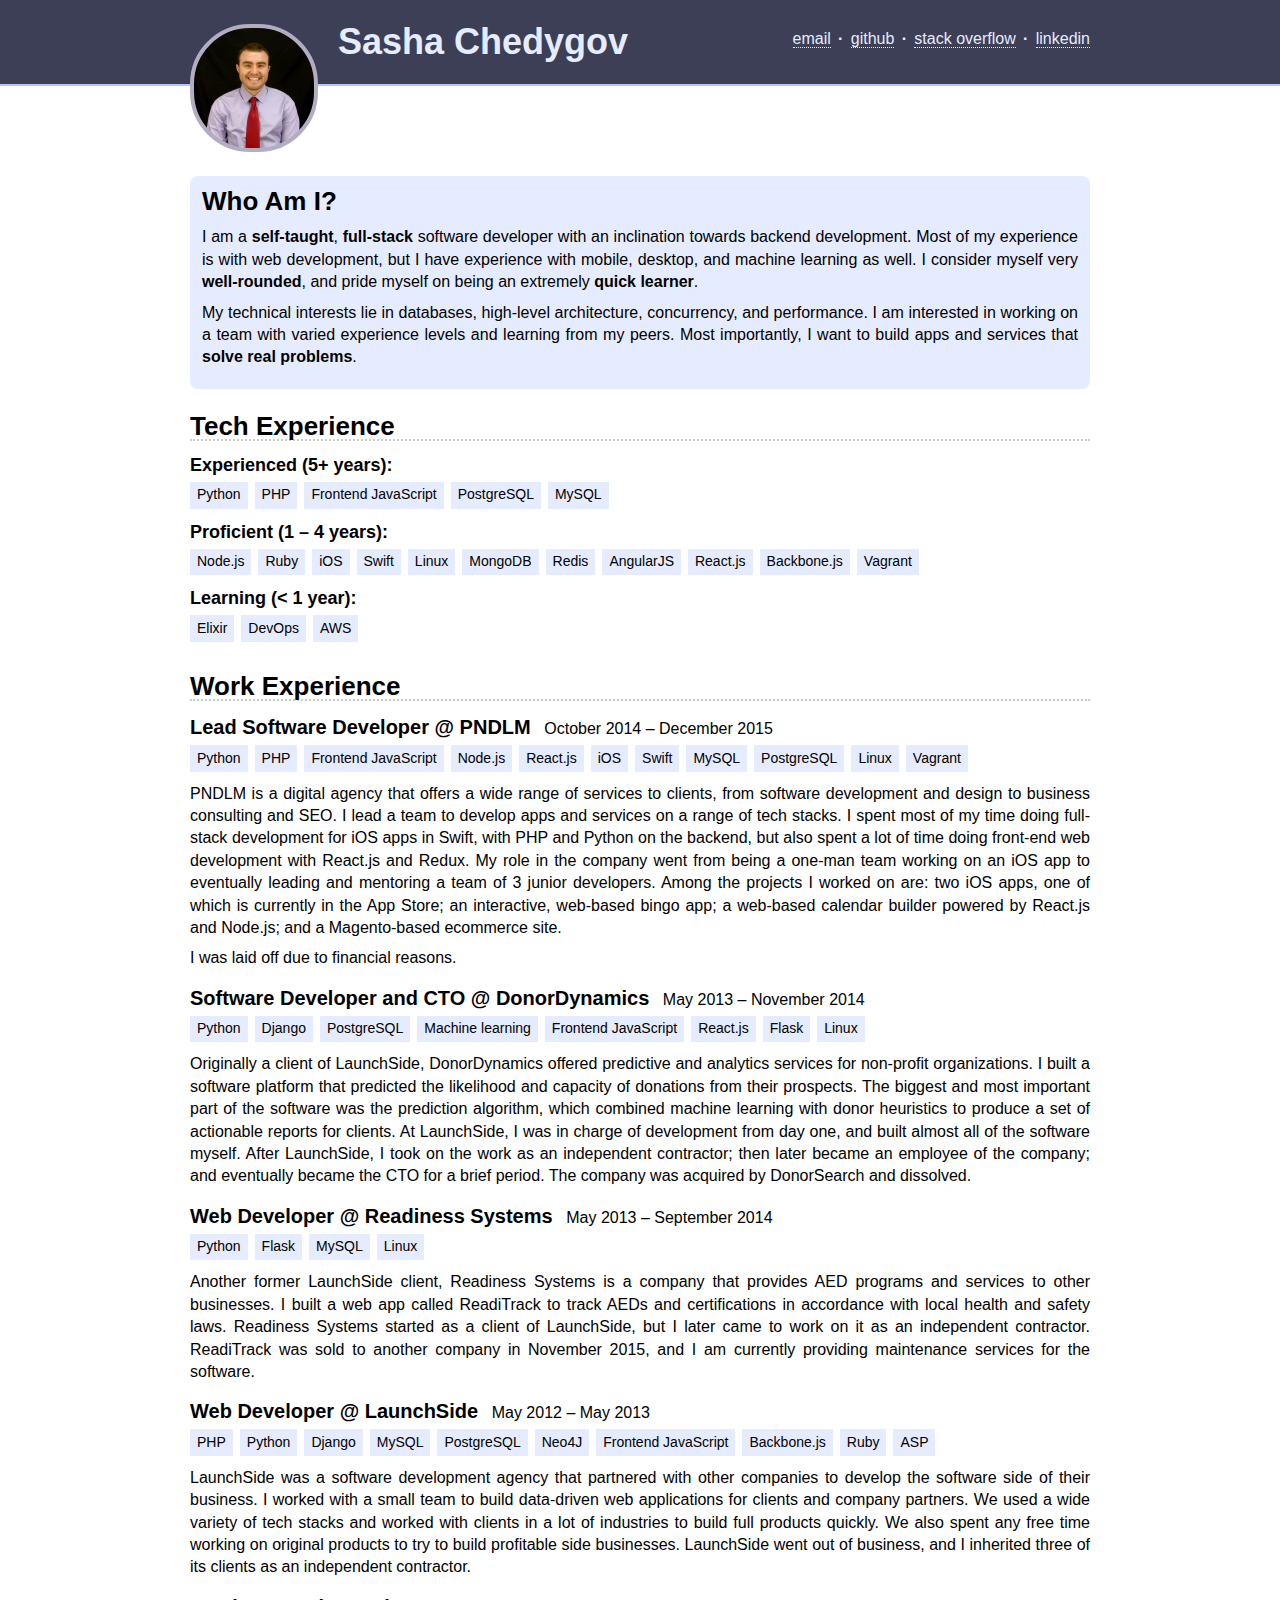
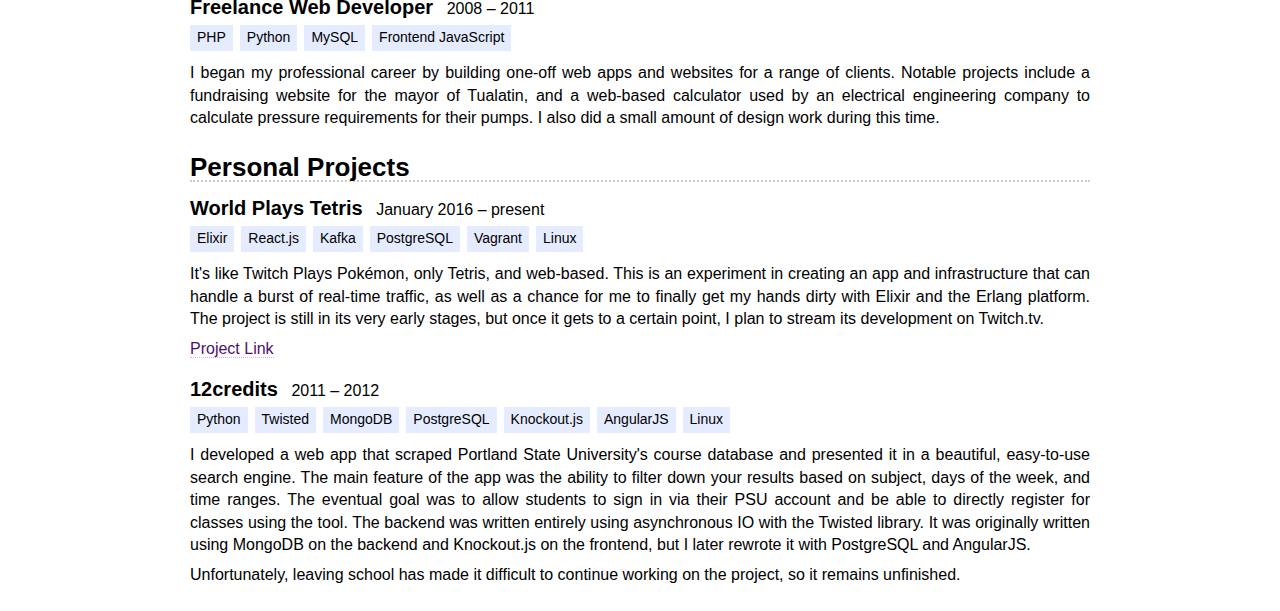
==== out.html @ 4f011974 "Initial working commit" ====
<!DOCTYPE html>
<html lang="en">
<head>
    <meta charset="utf-8" />
    <title>Sasha Chedygov's CV</title>
    <link rel="stylesheet" href="//brick.a.ssl.fastly.net/Raleway:400,600,700,900:f/Open+Sans:400,600" />
    <link rel="stylesheet" href="style.css" />
    <!-- style.css generated from style.less -->
</head>
<body>
    <header>
        <div class="inner">
            <div id="portrait"></div>

            <h1 id="name">Sasha Chedygov</h1>

            <ul id="links">
                <li class="link">
                    <a href="mailto:sasha1rus@gmail.com">Email</a>
                </li>

                <li class="separator"></li>

                <li class="link">
                    <a href="https://github.com/russiancow">GitHub</a>
                </li>

                <li class="separator"></li>

                <li class="link">
                    <a href="http://stackoverflow.com/users/104184/sasha-chedygov">Stack Overflow</a>
                </li>

                <li class="separator"></li>

                <li class="link">
                    <a href="https://www.linkedin.com/in/sasha-chedygov-741a302b">LinkedIn</a>
                </li>
            </ul>
        </div>
    </header>

    <main>
        <section id="blurb">
            <h1>Who Am I?</h1>

            <p>I am a <strong>self-taught</strong>, <strong>full-stack</strong> software developer with an inclination towards backend development. Most of my experience is with web development, but I have experience with mobile, desktop, and machine learning as well. I consider myself very <strong>well-rounded</strong>, and pride myself on being an extremely <strong>quick learner</strong>.</p>

            <p>My technical interests lie in databases, high-level architecture, concurrency, and performance. I am interested in working on a team with varied experience levels and learning from my peers. Most importantly, I want to build apps and services that <strong>solve real problems</strong>.</p>
        </section>

        <section id="tech-experience">
            <h1>Tech Experience</h1>

            
                <h3>Experienced (5+ years):</h3>
                
    <ul class="tech-used">
        
            <li class="tech" data-tech="Python">Python</li>
        
            <li class="tech" data-tech="PHP">PHP</li>
        
            <li class="tech" data-tech="Frontend JavaScript">Frontend JavaScript</li>
        
            <li class="tech" data-tech="PostgreSQL">PostgreSQL</li>
        
            <li class="tech" data-tech="MySQL">MySQL</li>
        
    </ul>

            
                <h3>Proficient (1 &ndash; 4 years):</h3>
                
    <ul class="tech-used">
        
            <li class="tech" data-tech="Node.js">Node.js</li>
        
            <li class="tech" data-tech="Ruby">Ruby</li>
        
            <li class="tech" data-tech="iOS">iOS</li>
        
            <li class="tech" data-tech="Swift">Swift</li>
        
            <li class="tech" data-tech="Linux">Linux</li>
        
            <li class="tech" data-tech="MongoDB">MongoDB</li>
        
            <li class="tech" data-tech="Redis">Redis</li>
        
            <li class="tech" data-tech="AngularJS">AngularJS</li>
        
            <li class="tech" data-tech="React.js">React.js</li>
        
            <li class="tech" data-tech="Backbone.js">Backbone.js</li>
        
            <li class="tech" data-tech="Vagrant">Vagrant</li>
        
    </ul>

            
                <h3>Learning (< 1 year):</h3>
                
    <ul class="tech-used">
        
            <li class="tech" data-tech="Elixir">Elixir</li>
        
            <li class="tech" data-tech="DevOps">DevOps</li>
        
            <li class="tech" data-tech="AWS">AWS</li>
        
    </ul>

            
        </section>

        <section id="work-experience">
            <h1>Work Experience</h1>

            
                
    <div class="entry">
        <h2>
            <span class="role">Lead Software Developer</span>
            
                @ <span class="employer">PNDLM</span>
            
            <span class="date">
                October 2014 &ndash; December 2015
            </span>
        </h2>

        
    <ul class="tech-used">
        
            <li class="tech" data-tech="Python">Python</li>
        
            <li class="tech" data-tech="PHP">PHP</li>
        
            <li class="tech" data-tech="Frontend JavaScript">Frontend JavaScript</li>
        
            <li class="tech" data-tech="Node.js">Node.js</li>
        
            <li class="tech" data-tech="React.js">React.js</li>
        
            <li class="tech" data-tech="iOS">iOS</li>
        
            <li class="tech" data-tech="Swift">Swift</li>
        
            <li class="tech" data-tech="MySQL">MySQL</li>
        
            <li class="tech" data-tech="PostgreSQL">PostgreSQL</li>
        
            <li class="tech" data-tech="Linux">Linux</li>
        
            <li class="tech" data-tech="Vagrant">Vagrant</li>
        
    </ul>


        <div class="job-description"><p>PNDLM is a digital agency that offers a wide range of services to clients, from software development and design to business consulting and SEO. I lead a team to develop apps and services on a range of tech stacks. I spent most of my time doing full-stack development for iOS apps in Swift, with PHP and Python on the backend, but also spent a lot of time doing front-end web development with React.js and Redux. My role in the company went from being a one-man team working on an iOS app to eventually leading and mentoring a team of 3 junior developers. Among the projects I worked on are: two iOS apps, one of which is currently in the App Store; an interactive, web-based bingo app; a web-based calendar builder powered by React.js and Node.js; and a Magento-based ecommerce site.</p><p>I was laid off due to financial reasons.</p></div>
    </div>

            
                
    <div class="entry">
        <h2>
            <span class="role">Software Developer and CTO</span>
            
                @ <span class="employer">DonorDynamics</span>
            
            <span class="date">
                May 2013 &ndash; November 2014
            </span>
        </h2>

        
    <ul class="tech-used">
        
            <li class="tech" data-tech="Python">Python</li>
        
            <li class="tech" data-tech="Django">Django</li>
        
            <li class="tech" data-tech="PostgreSQL">PostgreSQL</li>
        
            <li class="tech" data-tech="Machine learning">Machine learning</li>
        
            <li class="tech" data-tech="Frontend JavaScript">Frontend JavaScript</li>
        
            <li class="tech" data-tech="React.js">React.js</li>
        
            <li class="tech" data-tech="Flask">Flask</li>
        
            <li class="tech" data-tech="Linux">Linux</li>
        
    </ul>


        <div class="job-description"><p>Originally a client of LaunchSide, DonorDynamics offered predictive and analytics services for non-profit organizations. I built a software platform that predicted the likelihood and capacity of donations from their prospects. The biggest and most important part of the software was the prediction algorithm, which combined machine learning with donor heuristics to produce a set of actionable reports for clients. At LaunchSide, I was in charge of development from day one, and built almost all of the software myself. After LaunchSide, I took on the work as an independent contractor; then later became an employee of the company; and eventually became the CTO for a brief period. The company was acquired by DonorSearch and dissolved.</p></div>
    </div>

            
                
    <div class="entry">
        <h2>
            <span class="role">Web Developer</span>
            
                @ <span class="employer">Readiness Systems</span>
            
            <span class="date">
                May 2013 &ndash; September 2014
            </span>
        </h2>

        
    <ul class="tech-used">
        
            <li class="tech" data-tech="Python">Python</li>
        
            <li class="tech" data-tech="Flask">Flask</li>
        
            <li class="tech" data-tech="MySQL">MySQL</li>
        
            <li class="tech" data-tech="Linux">Linux</li>
        
    </ul>


        <div class="job-description"><p>Another former LaunchSide client, Readiness Systems is a company that provides AED programs and services to other businesses. I built a web app called ReadiTrack to track AEDs and certifications in accordance with local health and safety laws. Readiness Systems started as a client of LaunchSide, but I later came to work on it as an independent contractor. ReadiTrack was sold to another company in November 2015, and I am currently providing maintenance services for the software.</p></div>
    </div>

            
                
    <div class="entry">
        <h2>
            <span class="role">Web Developer</span>
            
                @ <span class="employer">LaunchSide</span>
            
            <span class="date">
                May 2012 &ndash; May 2013
            </span>
        </h2>

        
    <ul class="tech-used">
        
            <li class="tech" data-tech="PHP">PHP</li>
        
            <li class="tech" data-tech="Python">Python</li>
        
            <li class="tech" data-tech="Django">Django</li>
        
            <li class="tech" data-tech="MySQL">MySQL</li>
        
            <li class="tech" data-tech="PostgreSQL">PostgreSQL</li>
        
            <li class="tech" data-tech="Neo4J">Neo4J</li>
        
            <li class="tech" data-tech="Frontend JavaScript">Frontend JavaScript</li>
        
            <li class="tech" data-tech="Backbone.js">Backbone.js</li>
        
            <li class="tech" data-tech="Ruby">Ruby</li>
        
            <li class="tech" data-tech="ASP">ASP</li>
        
    </ul>


        <div class="job-description"><p>LaunchSide was a software development agency that partnered with other companies to develop the software side of their business. I worked with a small team to build data-driven web applications for clients and company partners. We used a wide variety of tech stacks and worked with clients in a lot of industries to build full products quickly. We also spent any free time working on original products to try to build profitable side businesses. LaunchSide went out of business, and I inherited three of its clients as an independent contractor.</p></div>
    </div>

            
                
    <div class="entry">
        <h2>
            <span class="role">Freelance Web Developer</span>
            
            <span class="date">
                2008 &ndash; 2011
            </span>
        </h2>

        
    <ul class="tech-used">
        
            <li class="tech" data-tech="PHP">PHP</li>
        
            <li class="tech" data-tech="Python">Python</li>
        
            <li class="tech" data-tech="MySQL">MySQL</li>
        
            <li class="tech" data-tech="Frontend JavaScript">Frontend JavaScript</li>
        
    </ul>


        <div class="job-description"><p>I began my professional career by building one-off web apps and websites for a range of clients. Notable projects include a fundraising website for the mayor of Tualatin, and a web-based calculator used by an electrical engineering company to calculate pressure requirements for their pumps. I also did a small amount of design work during this time.</p></div>
    </div>

            
        </section>

        <section id="personal-projects">
            <h1>Personal Projects</h1>

            
                
    <div class="entry">
        <h2>
            <span class="name">World Plays Tetris</span>
            <span class="date">
                January 2016 &ndash; present
            </span>
        </h2>

        
    <ul class="tech-used">
        
            <li class="tech" data-tech="Elixir">Elixir</li>
        
            <li class="tech" data-tech="React.js">React.js</li>
        
            <li class="tech" data-tech="Kafka">Kafka</li>
        
            <li class="tech" data-tech="PostgreSQL">PostgreSQL</li>
        
            <li class="tech" data-tech="Vagrant">Vagrant</li>
        
            <li class="tech" data-tech="Linux">Linux</li>
        
    </ul>


        <div class="job-description"><p>It's like Twitch Plays Pokémon, only Tetris, and web-based. This is an experiment in creating an app and infrastructure that can handle a burst of real-time traffic, as well as a chance for me to finally get my hands dirty with Elixir and the Erlang platform. The project is still in its very early stages, but once it gets to a certain point, I plan to stream its development on Twitch.tv.</p></div>

        
            <a href="https://github.com/russiancow/world-plays-tetris">Project Link</a>
        
    </div>

            
                
    <div class="entry">
        <h2>
            <span class="name">12credits</span>
            <span class="date">
                2011 &ndash; 2012
            </span>
        </h2>

        
    <ul class="tech-used">
        
            <li class="tech" data-tech="Python">Python</li>
        
            <li class="tech" data-tech="Twisted">Twisted</li>
        
            <li class="tech" data-tech="MongoDB">MongoDB</li>
        
            <li class="tech" data-tech="PostgreSQL">PostgreSQL</li>
        
            <li class="tech" data-tech="Knockout.js">Knockout.js</li>
        
            <li class="tech" data-tech="AngularJS">AngularJS</li>
        
            <li class="tech" data-tech="Linux">Linux</li>
        
    </ul>


        <div class="job-description"><p>I developed a web app that scraped Portland State University's course database and presented it in a beautiful, easy-to-use search engine. The main feature of the app was the ability to filter down your results based on subject, days of the week, and time ranges. The eventual goal was to allow students to sign in via their PSU account and be able to directly register for classes using the tool. The backend was written entirely using asynchronous IO with the Twisted library. It was originally written using MongoDB on the backend and Knockout.js on the frontend, but I later rewrote it with PostgreSQL and AngularJS.</p><p>Unfortunately, leaving school has made it difficult to continue working on the project, so it remains unfinished.</p></div>

        
    </div>

            
        </section>
    </main>

    <script src="main.js"></script>
</body>
</html>
---- style.css ----
.clear::before,
.clear::after {
  content: "";
  display: table;
}
.clear::after {
  clear: both;
}
html,
body,
div,
span,
applet,
object,
iframe,
h1,
h2,
h3,
h4,
h5,
h6,
p,
blockquote,
pre,
a,
abbr,
acronym,
address,
big,
cite,
code,
del,
dfn,
em,
img,
ins,
kbd,
q,
s,
samp,
small,
strike,
strong,
sub,
sup,
tt,
var,
b,
u,
i,
center,
dl,
dt,
dd,
ol,
ul,
li,
fieldset,
form,
label,
legend,
table,
caption,
tbody,
tfoot,
thead,
tr,
th,
td,
article,
aside,
canvas,
details,
embed,
figure,
figcaption,
footer,
header,
hgroup,
menu,
nav,
output,
ruby,
section,
summary,
time,
mark,
audio,
video {
  margin: 0;
  padding: 0;
  border: 0;
}
body {
  font-family: 'Open Sans', 'Arial', sans-serif;
  line-height: 1.4;
}
h1,
h2 {
  font-family: 'Raleway', 'Arial', sans-serif;
}
p {
  margin-bottom: 0.5em;
  text-align: justify;
}
.tech-used {
  list-style-type: none;
  font-size: 14px;
}
.tech-used::before,
.tech-used::after {
  content: "";
  display: table;
}
.tech-used::after {
  clear: both;
}
.tech-used .tech {
  float: left;
  padding: 0.25em 0.5em;
  margin: 0 0.5em 0.5em 0;
  cursor: default;
  background: #e6ecff;
  transition: 0.3s background;
}
.tech-used .tech:hover,
.tech-used .tech.active {
  background: #bdcdff;
}
header {
  padding: 24px 0;
  background: #3c3f55;
  color: #e6ecff;
  font-family: 'Raleway', 'Arial', sans-serif;
  border-bottom: 2px solid #b3c5ff;
}
header .inner {
  max-width: 900px;
  margin: auto;
}
header #portrait {
  width: 120px;
  height: 120px;
  border-radius: 60px;
  border: 4px solid #b3adc2;
  background: url('portrait.jpg') no-repeat center center;
  background-size: contain;
  float: left;
  position: relative;
}
header #name {
  display: inline-block;
  margin-left: 20px;
  font-size: 36px;
  line-height: 1;
}
header #links {
  float: right;
  list-style-type: none;
  margin-top: 4px;
}
header #links li {
  float: left;
}
header #links li.link a {
  text-decoration: none;
  color: inherit;
  text-transform: lowercase;
  border-bottom: 1px dotted #e6ecff;
  transition: 0.4s border-style;
}
header #links li.link a:hover {
  border-style: solid;
}
header #links li.separator {
  width: 20px;
  text-align: center;
}
header #links li.separator::after {
  content: "·";
  font-weight: bold;
}
main {
  max-width: 900px;
  margin: 90px auto 0;
  box-sizing: border-box;
}
main h1 {
  font-size: 26px;
  margin-bottom: 12px;
  line-height: 1;
}
main a {
  text-decoration: none;
  color: #50106a;
  border-bottom: 1px dotted #e0b0ef;
}
main #blurb {
  background: #e6ecff;
  padding: 12px;
  border-radius: 8px;
}
main #blurb h1 {
  border-bottom: none;
}
main section {
  margin-bottom: 24px;
}
main section h1 {
  border-bottom: 2px dotted #ccc;
}
main section h2 {
  font-size: 20px;
}
main section h3 {
  font-size: 18px;
}
main .tech-used {
  margin: 4px 0;
}
main .entries h3 {
  margin: 0.25em 0 0.25em;
}
main .entries .entry {
  margin-bottom: 14px;
}
main .entries .entry .date {
  font-weight: normal;
  margin-left: 0.5em;
  font-size: 0.8em;
}
main #work-experience h3 {
  margin: 0.25em 0 0.25em;
}
main #work-experience .entry {
  margin-bottom: 14px;
}
main #work-experience .entry .date {
  font-weight: normal;
  margin-left: 0.5em;
  font-size: 0.8em;
}
main #personal-projects h3 {
  margin: 0.25em 0 0.25em;
}
main #personal-projects .entry {
  margin-bottom: 14px;
}
main #personal-projects .entry .date {
  font-weight: normal;
  margin-left: 0.5em;
  font-size: 0.8em;
}
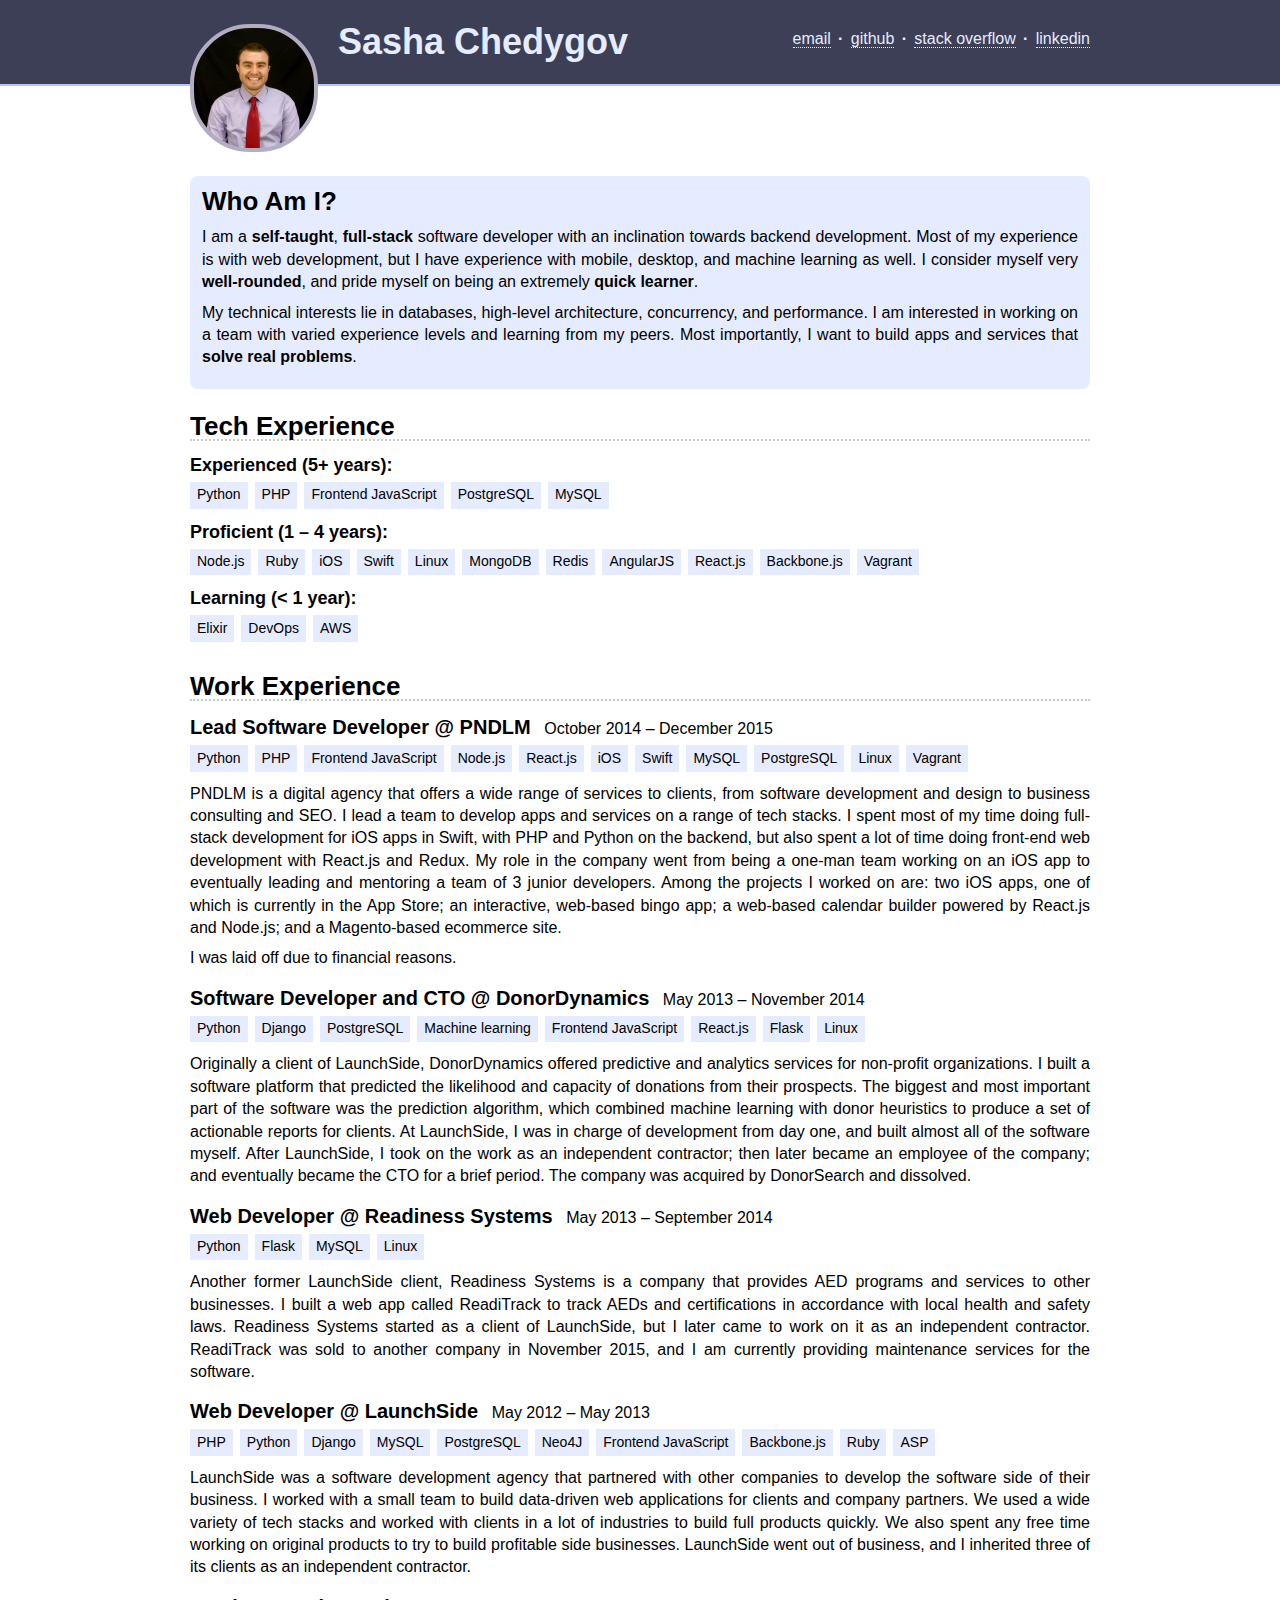
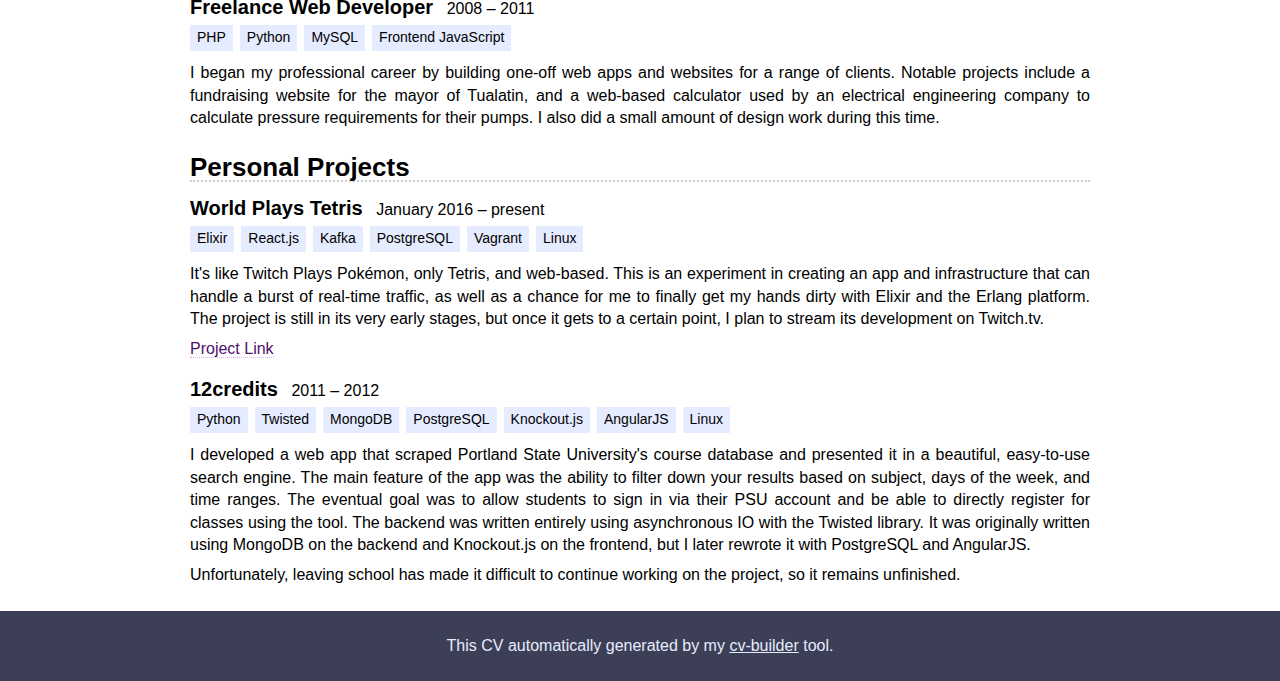
==== commit f0952088: "Add footer citing cv-builder as the build tool" ====
--- a/out.html
+++ b/out.html
@@ -7,7 +7,7 @@
 <head>
     <meta charset="utf-8" />
     <title>Sasha Chedygov's CV</title>
-    <link rel="stylesheet" href="//brick.a.ssl.fastly.net/Raleway:400,600,700,900:f/Open+Sans:400,600" />
+    <link rel="stylesheet" href="https://brick.a.ssl.fastly.net/Raleway:400,600,700,900:f/Open+Sans:400,600" />
     <link rel="stylesheet" href="style.css" />
     <!-- style.css generated from style.less -->
 </head>
@@ -383,6 +383,10 @@
         </section>
     </main>
 
+    <footer>
+        This CV automatically generated by my <a href="https://github.com/russiancow/cv-builder">cv-builder</a> tool.
+    </footer>
+
     <script src="main.js"></script>
 </body>
 </html>--- a/style.css
+++ b/style.css
@@ -251,3 +251,13 @@
   margin-left: 0.5em;
   font-size: 0.8em;
 }
+footer {
+  margin: auto;
+  padding: 1.5em 0;
+  background-color: #3c3f55;
+  color: #e6ecff;
+  text-align: center;
+}
+footer a {
+  color: inherit;
+}
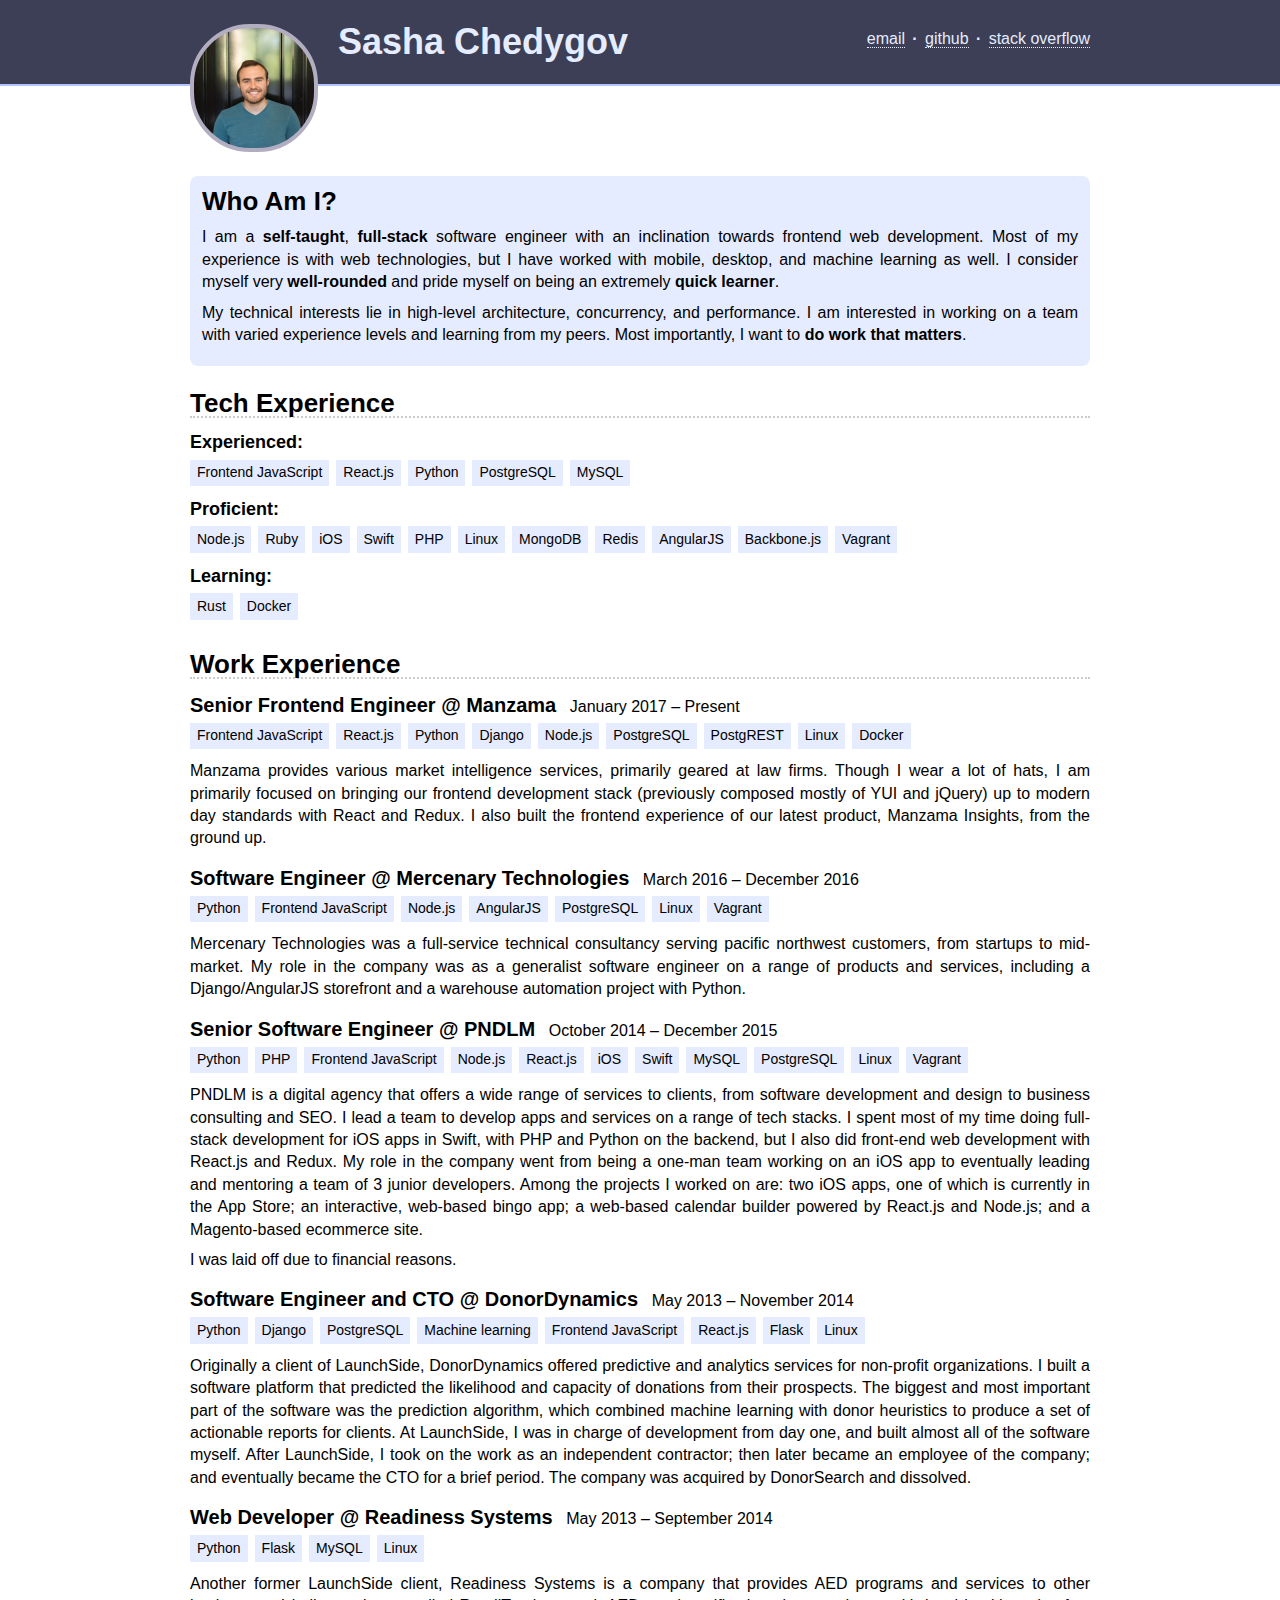
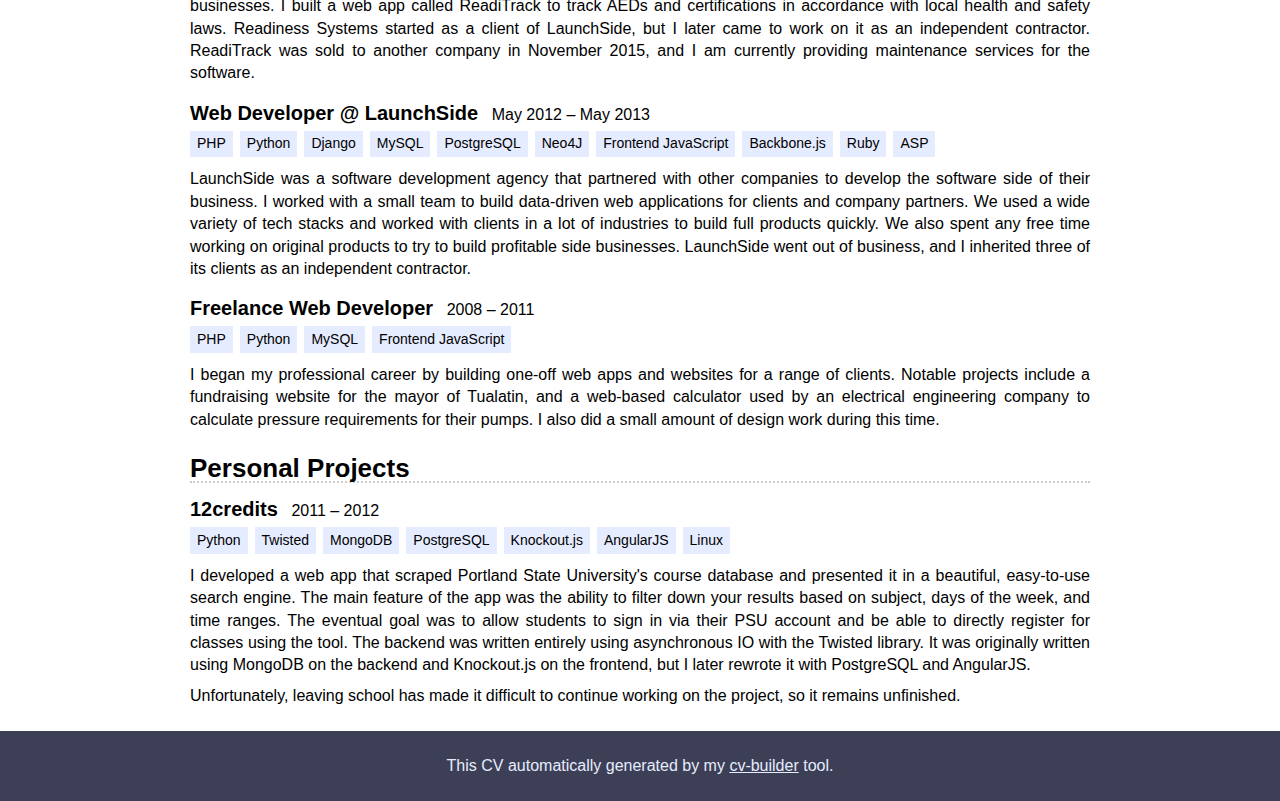
==== commit a722eb41: "Update 2019-01-15" ====
--- a/out.html
+++ b/out.html
@@ -20,7 +20,7 @@
 
             <ul id="links">
                 <li class="link">
-                    <a href="mailto:sasha1rus@gmail.com">Email</a>
+                    <a href="mailto:sasha@chedygov.com">Email</a>
                 </li>
 
                 <li class="separator"></li>
@@ -32,13 +32,9 @@
                 <li class="separator"></li>
 
                 <li class="link">
-                    <a href="http://stackoverflow.com/users/104184/sasha-chedygov">Stack Overflow</a>
-                </li>
-
-                <li class="separator"></li>
-
-                <li class="link">
-                    <a href="https://www.linkedin.com/in/sasha-chedygov-741a302b">LinkedIn</a>
+                    <a href="http://stackoverflow.com/users/104184/sasha-chedygov">
+                      Stack Overflow
+                    </a>
                 </li>
             </ul>
         </div>
@@ -48,44 +44,46 @@
         <section id="blurb">
             <h1>Who Am I?</h1>
 
-            <p>I am a <strong>self-taught</strong>, <strong>full-stack</strong> software developer with an inclination towards backend development. Most of my experience is with web development, but I have experience with mobile, desktop, and machine learning as well. I consider myself very <strong>well-rounded</strong>, and pride myself on being an extremely <strong>quick learner</strong>.</p>
-
-            <p>My technical interests lie in databases, high-level architecture, concurrency, and performance. I am interested in working on a team with varied experience levels and learning from my peers. Most importantly, I want to build apps and services that <strong>solve real problems</strong>.</p>
+            <p>I am a <strong>self-taught</strong>, <strong>full-stack</strong> software engineer with an inclination towards frontend web development. Most of my experience is with web technologies, but I have worked with mobile, desktop, and machine learning as well. I consider myself very <strong>well-rounded</strong> and pride myself on being an extremely <strong>quick learner</strong>.</p>
+
+            <p>My technical interests lie in high-level architecture, concurrency, and performance. I am interested in working on a team with varied experience levels and learning from my peers. Most importantly, I want to <strong>do work that matters</strong>.</p>
         </section>
 
         <section id="tech-experience">
             <h1>Tech Experience</h1>
 
             
-                <h3>Experienced (5+ years):</h3>
-                
-    <ul class="tech-used">
-        
-            <li class="tech" data-tech="Python">Python</li>
+                <h3>Experienced:</h3>
+                
+    <ul class="tech-used">
+        
+            <li class="tech" data-tech="Frontend JavaScript">Frontend JavaScript</li>
+        
+            <li class="tech" data-tech="React.js">React.js</li>
+        
+            <li class="tech" data-tech="Python">Python</li>
+        
+            <li class="tech" data-tech="PostgreSQL">PostgreSQL</li>
+        
+            <li class="tech" data-tech="MySQL">MySQL</li>
+        
+    </ul>
+
+            
+                <h3>Proficient:</h3>
+                
+    <ul class="tech-used">
+        
+            <li class="tech" data-tech="Node.js">Node.js</li>
+        
+            <li class="tech" data-tech="Ruby">Ruby</li>
+        
+            <li class="tech" data-tech="iOS">iOS</li>
+        
+            <li class="tech" data-tech="Swift">Swift</li>
         
             <li class="tech" data-tech="PHP">PHP</li>
         
-            <li class="tech" data-tech="Frontend JavaScript">Frontend JavaScript</li>
-        
-            <li class="tech" data-tech="PostgreSQL">PostgreSQL</li>
-        
-            <li class="tech" data-tech="MySQL">MySQL</li>
-        
-    </ul>
-
-            
-                <h3>Proficient (1 &ndash; 4 years):</h3>
-                
-    <ul class="tech-used">
-        
-            <li class="tech" data-tech="Node.js">Node.js</li>
-        
-            <li class="tech" data-tech="Ruby">Ruby</li>
-        
-            <li class="tech" data-tech="iOS">iOS</li>
-        
-            <li class="tech" data-tech="Swift">Swift</li>
-        
             <li class="tech" data-tech="Linux">Linux</li>
         
             <li class="tech" data-tech="MongoDB">MongoDB</li>
@@ -94,8 +92,6 @@
         
             <li class="tech" data-tech="AngularJS">AngularJS</li>
         
-            <li class="tech" data-tech="React.js">React.js</li>
-        
             <li class="tech" data-tech="Backbone.js">Backbone.js</li>
         
             <li class="tech" data-tech="Vagrant">Vagrant</li>
@@ -103,15 +99,13 @@
     </ul>
 
             
-                <h3>Learning (< 1 year):</h3>
-                
-    <ul class="tech-used">
-        
-            <li class="tech" data-tech="Elixir">Elixir</li>
-        
-            <li class="tech" data-tech="DevOps">DevOps</li>
-        
-            <li class="tech" data-tech="AWS">AWS</li>
+                <h3>Learning:</h3>
+                
+    <ul class="tech-used">
+        
+            <li class="tech" data-tech="Rust">Rust</li>
+        
+            <li class="tech" data-tech="Docker">Docker</li>
         
     </ul>
 
@@ -125,7 +119,83 @@
                 
     <div class="entry">
         <h2>
-            <span class="role">Lead Software Developer</span>
+            <span class="role">Senior Frontend Engineer</span>
+            
+                @ <span class="employer">Manzama</span>
+            
+            <span class="date">
+                January 2017 &ndash; Present
+            </span>
+        </h2>
+
+        
+    <ul class="tech-used">
+        
+            <li class="tech" data-tech="Frontend JavaScript">Frontend JavaScript</li>
+        
+            <li class="tech" data-tech="React.js">React.js</li>
+        
+            <li class="tech" data-tech="Python">Python</li>
+        
+            <li class="tech" data-tech="Django">Django</li>
+        
+            <li class="tech" data-tech="Node.js">Node.js</li>
+        
+            <li class="tech" data-tech="PostgreSQL">PostgreSQL</li>
+        
+            <li class="tech" data-tech="PostgREST">PostgREST</li>
+        
+            <li class="tech" data-tech="Linux">Linux</li>
+        
+            <li class="tech" data-tech="Docker">Docker</li>
+        
+    </ul>
+
+
+        <div class="job-description"><p>Manzama provides various market intelligence services, primarily geared at law firms. Though I wear a lot of hats, I am primarily focused on bringing our frontend development stack (previously composed  mostly of YUI and jQuery) up to modern day standards with React and Redux. I also built the frontend experience of our latest product, Manzama Insights, from the ground up.</p></div>
+    </div>
+
+            
+                
+    <div class="entry">
+        <h2>
+            <span class="role">Software Engineer</span>
+            
+                @ <span class="employer">Mercenary Technologies</span>
+            
+            <span class="date">
+                March 2016 &ndash; December 2016
+            </span>
+        </h2>
+
+        
+    <ul class="tech-used">
+        
+            <li class="tech" data-tech="Python">Python</li>
+        
+            <li class="tech" data-tech="Frontend JavaScript">Frontend JavaScript</li>
+        
+            <li class="tech" data-tech="Node.js">Node.js</li>
+        
+            <li class="tech" data-tech="AngularJS">AngularJS</li>
+        
+            <li class="tech" data-tech="PostgreSQL">PostgreSQL</li>
+        
+            <li class="tech" data-tech="Linux">Linux</li>
+        
+            <li class="tech" data-tech="Vagrant">Vagrant</li>
+        
+    </ul>
+
+
+        <div class="job-description"><p>Mercenary Technologies was a full-service technical consultancy serving pacific northwest customers, from startups to mid-market. My role in the company was as a generalist software engineer on a range of products and services, including a Django/AngularJS storefront and a warehouse automation project with Python.</p></div>
+    </div>
+
+            
+                
+    <div class="entry">
+        <h2>
+            <span class="role">Senior Software Engineer</span>
             
                 @ <span class="employer">PNDLM</span>
             
@@ -162,14 +232,14 @@
     </ul>
 
 
-        <div class="job-description"><p>PNDLM is a digital agency that offers a wide range of services to clients, from software development and design to business consulting and SEO. I lead a team to develop apps and services on a range of tech stacks. I spent most of my time doing full-stack development for iOS apps in Swift, with PHP and Python on the backend, but also spent a lot of time doing front-end web development with React.js and Redux. My role in the company went from being a one-man team working on an iOS app to eventually leading and mentoring a team of 3 junior developers. Among the projects I worked on are: two iOS apps, one of which is currently in the App Store; an interactive, web-based bingo app; a web-based calendar builder powered by React.js and Node.js; and a Magento-based ecommerce site.</p><p>I was laid off due to financial reasons.</p></div>
-    </div>
-
-            
-                
-    <div class="entry">
-        <h2>
-            <span class="role">Software Developer and CTO</span>
+        <div class="job-description"><p>PNDLM is a digital agency that offers a wide range of services to clients, from software development and design to business consulting and SEO. I lead a team to develop apps and services on a range of tech stacks. I spent most of my time doing full-stack development for iOS apps in Swift, with PHP and Python on the backend, but I also did front-end web development with React.js and Redux. My role in the company went from being a one-man team working on an iOS app to eventually leading and mentoring a team of 3 junior developers. Among the projects I worked on are: two iOS apps, one of which is currently in the App Store; an interactive, web-based bingo app; a web-based calendar builder powered by React.js and Node.js; and a Magento-based ecommerce site.</p><p>I was laid off due to financial reasons.</p></div>
+    </div>
+
+            
+                
+    <div class="entry">
+        <h2>
+            <span class="role">Software Engineer and CTO</span>
             
                 @ <span class="employer">DonorDynamics</span>
             
@@ -308,41 +378,6 @@
 
         <section id="personal-projects">
             <h1>Personal Projects</h1>
-
-            
-                
-    <div class="entry">
-        <h2>
-            <span class="name">World Plays Tetris</span>
-            <span class="date">
-                January 2016 &ndash; present
-            </span>
-        </h2>
-
-        
-    <ul class="tech-used">
-        
-            <li class="tech" data-tech="Elixir">Elixir</li>
-        
-            <li class="tech" data-tech="React.js">React.js</li>
-        
-            <li class="tech" data-tech="Kafka">Kafka</li>
-        
-            <li class="tech" data-tech="PostgreSQL">PostgreSQL</li>
-        
-            <li class="tech" data-tech="Vagrant">Vagrant</li>
-        
-            <li class="tech" data-tech="Linux">Linux</li>
-        
-    </ul>
-
-
-        <div class="job-description"><p>It's like Twitch Plays Pokémon, only Tetris, and web-based. This is an experiment in creating an app and infrastructure that can handle a burst of real-time traffic, as well as a chance for me to finally get my hands dirty with Elixir and the Erlang platform. The project is still in its very early stages, but once it gets to a certain point, I plan to stream its development on Twitch.tv.</p></div>
-
-        
-            <a href="https://github.com/russiancow/world-plays-tetris">Project Link</a>
-        
-    </div>
 
             
                 
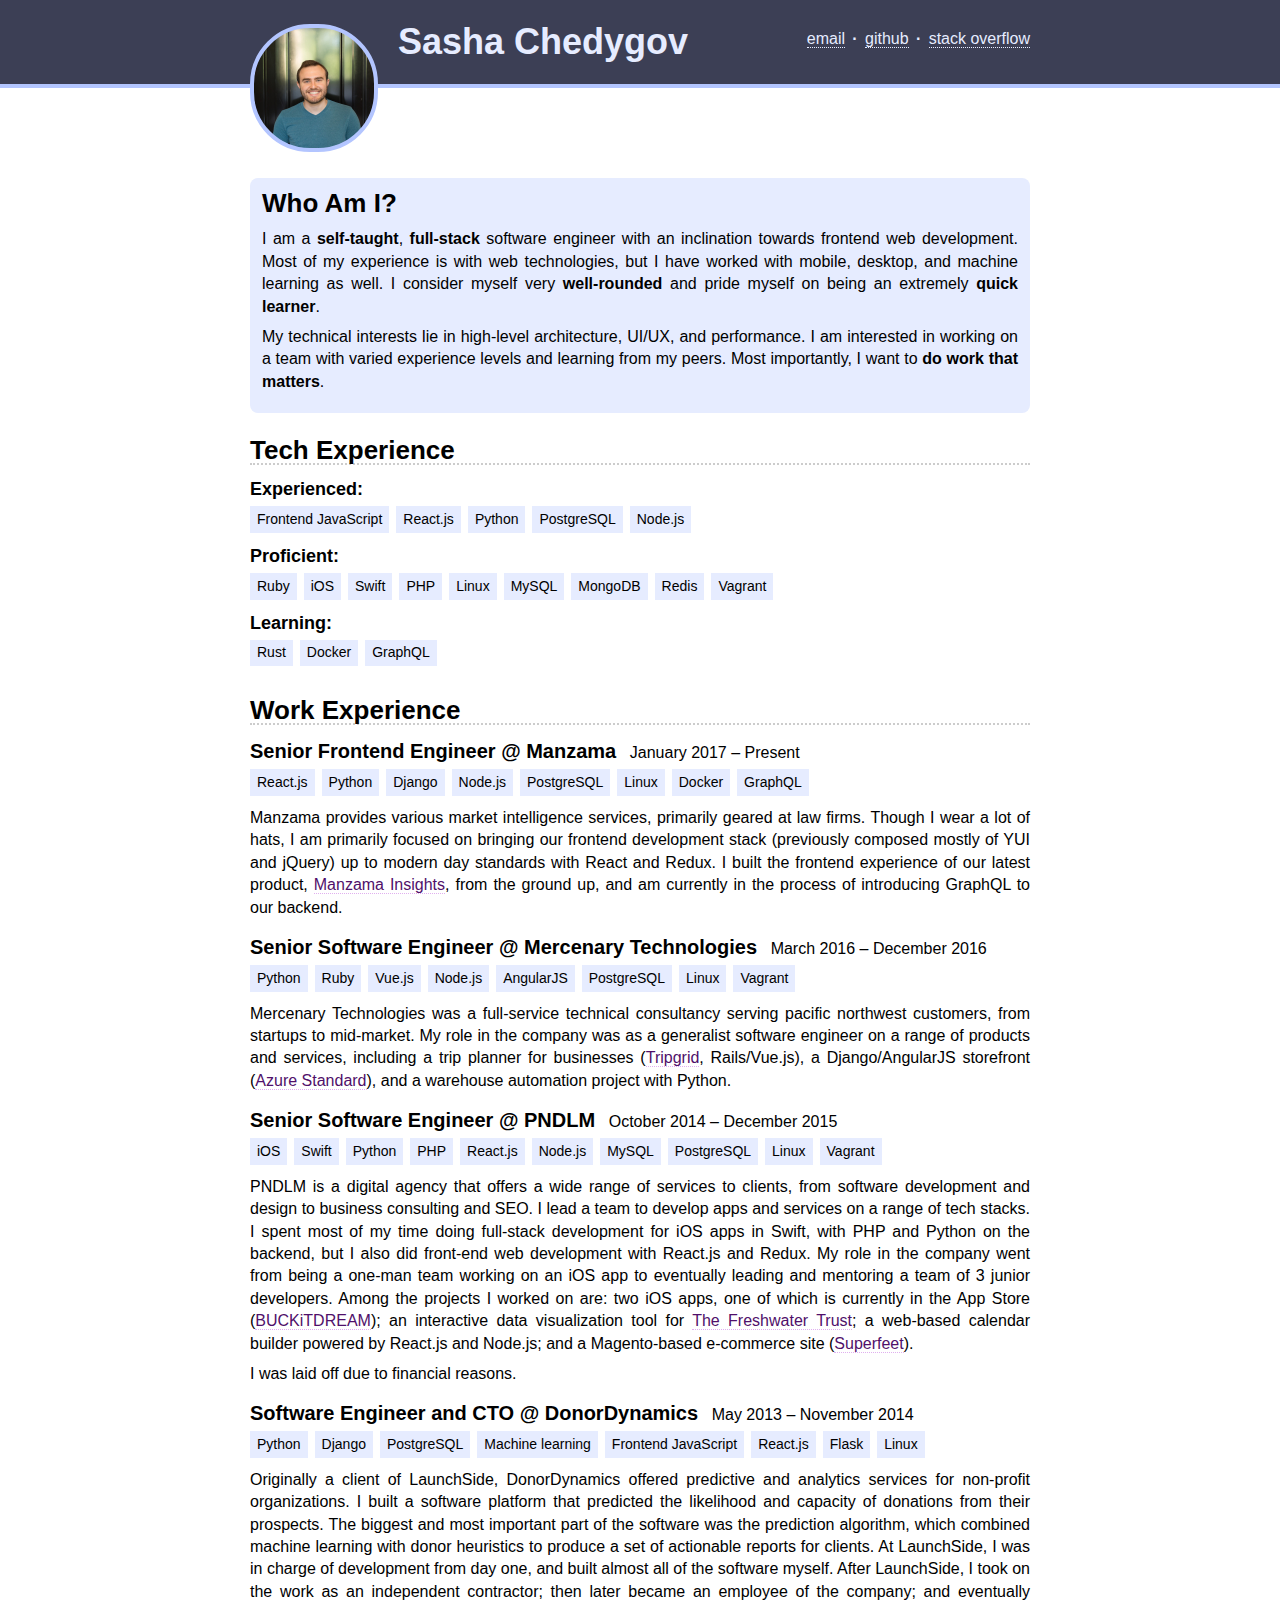
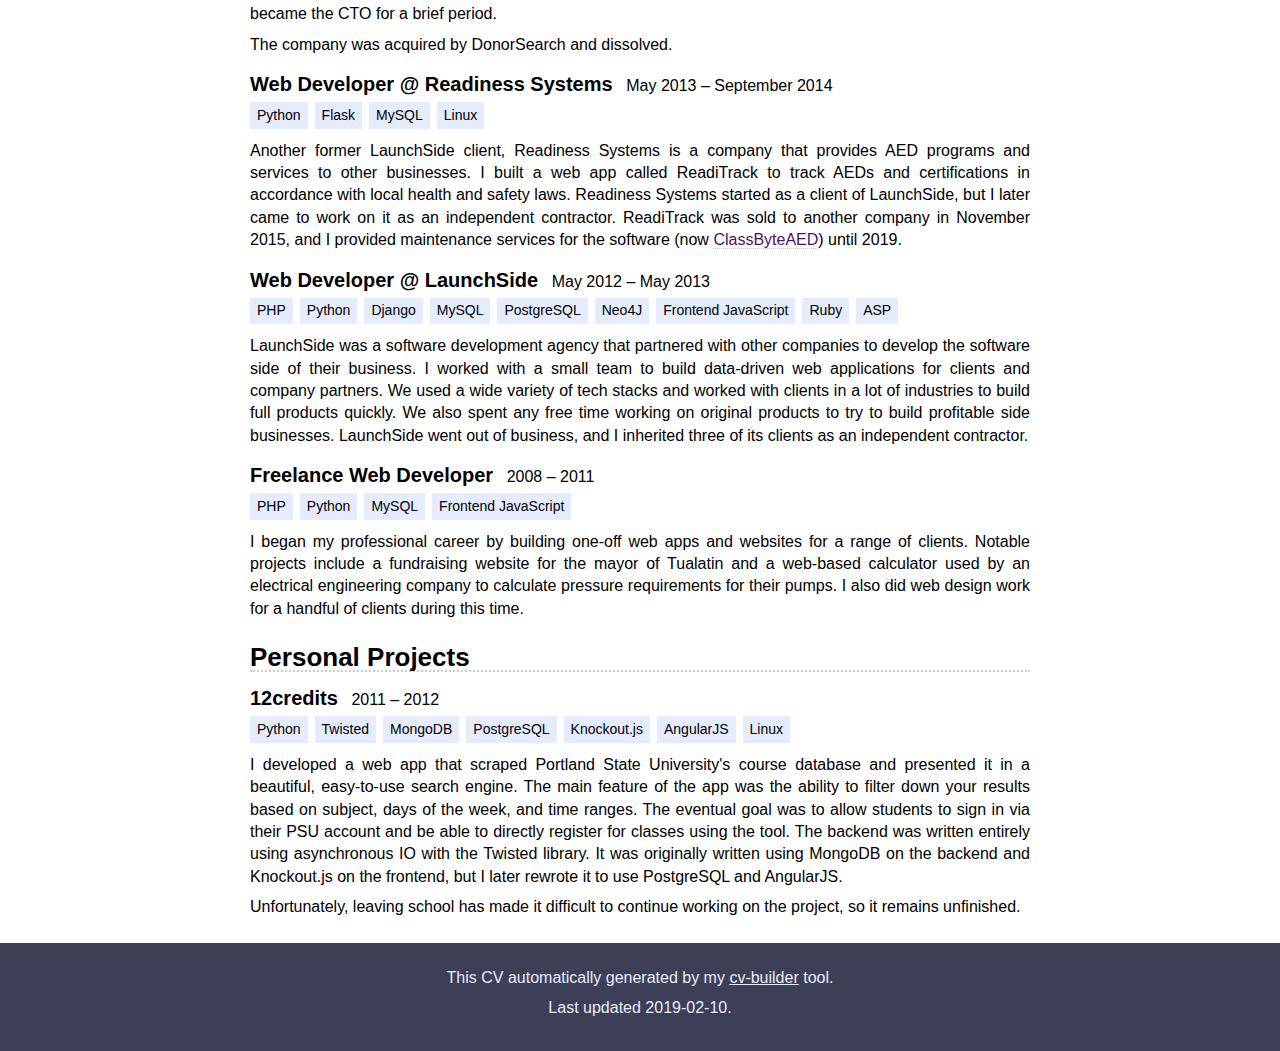
==== commit f1871bfd: "Fix out.html being out of date" ====
--- a/out.html
+++ b/out.html
@@ -6,10 +6,12 @@
 <html lang="en">
 <head>
     <meta charset="utf-8" />
+    <meta name="viewport" content="width=device-width, initial-scale=1">
     <title>Sasha Chedygov's CV</title>
     <link rel="stylesheet" href="https://brick.a.ssl.fastly.net/Raleway:400,600,700,900:f/Open+Sans:400,600" />
+
+    
     <link rel="stylesheet" href="style.css" />
-    <!-- style.css generated from style.less -->
 </head>
 <body>
     <header>
@@ -46,7 +48,7 @@
 
             <p>I am a <strong>self-taught</strong>, <strong>full-stack</strong> software engineer with an inclination towards frontend web development. Most of my experience is with web technologies, but I have worked with mobile, desktop, and machine learning as well. I consider myself very <strong>well-rounded</strong> and pride myself on being an extremely <strong>quick learner</strong>.</p>
 
-            <p>My technical interests lie in high-level architecture, concurrency, and performance. I am interested in working on a team with varied experience levels and learning from my peers. Most importantly, I want to <strong>do work that matters</strong>.</p>
+            <p>My technical interests lie in high-level architecture, UI/UX, and performance. I am interested in working on a team with varied experience levels and learning from my peers. Most importantly, I want to <strong>do work that matters</strong>.</p>
         </section>
 
         <section id="tech-experience">
@@ -65,35 +67,31 @@
         
             <li class="tech" data-tech="PostgreSQL">PostgreSQL</li>
         
+            <li class="tech" data-tech="Node.js">Node.js</li>
+        
+    </ul>
+
+            
+                <h3>Proficient:</h3>
+                
+    <ul class="tech-used">
+        
+            <li class="tech" data-tech="Ruby">Ruby</li>
+        
+            <li class="tech" data-tech="iOS">iOS</li>
+        
+            <li class="tech" data-tech="Swift">Swift</li>
+        
+            <li class="tech" data-tech="PHP">PHP</li>
+        
+            <li class="tech" data-tech="Linux">Linux</li>
+        
             <li class="tech" data-tech="MySQL">MySQL</li>
         
-    </ul>
-
-            
-                <h3>Proficient:</h3>
-                
-    <ul class="tech-used">
-        
-            <li class="tech" data-tech="Node.js">Node.js</li>
-        
-            <li class="tech" data-tech="Ruby">Ruby</li>
-        
-            <li class="tech" data-tech="iOS">iOS</li>
-        
-            <li class="tech" data-tech="Swift">Swift</li>
-        
-            <li class="tech" data-tech="PHP">PHP</li>
-        
-            <li class="tech" data-tech="Linux">Linux</li>
-        
             <li class="tech" data-tech="MongoDB">MongoDB</li>
         
             <li class="tech" data-tech="Redis">Redis</li>
         
-            <li class="tech" data-tech="AngularJS">AngularJS</li>
-        
-            <li class="tech" data-tech="Backbone.js">Backbone.js</li>
-        
             <li class="tech" data-tech="Vagrant">Vagrant</li>
         
     </ul>
@@ -106,6 +104,8 @@
             <li class="tech" data-tech="Rust">Rust</li>
         
             <li class="tech" data-tech="Docker">Docker</li>
+        
+            <li class="tech" data-tech="GraphQL">GraphQL</li>
         
     </ul>
 
@@ -131,246 +131,244 @@
         
     <ul class="tech-used">
         
+            <li class="tech" data-tech="React.js">React.js</li>
+        
+            <li class="tech" data-tech="Python">Python</li>
+        
+            <li class="tech" data-tech="Django">Django</li>
+        
+            <li class="tech" data-tech="Node.js">Node.js</li>
+        
+            <li class="tech" data-tech="PostgreSQL">PostgreSQL</li>
+        
+            <li class="tech" data-tech="Linux">Linux</li>
+        
+            <li class="tech" data-tech="Docker">Docker</li>
+        
+            <li class="tech" data-tech="GraphQL">GraphQL</li>
+        
+    </ul>
+
+
+        <div class="job-description"><p>Manzama provides various market intelligence services, primarily geared at law firms. Though I wear a lot of hats, I am primarily focused on bringing our frontend development stack (previously composed  mostly of YUI and jQuery) up to modern day standards with React and Redux. I built the frontend experience of our latest product, <a href="http://manzama.com/manzama-insights/">Manzama Insights</a>, from the ground up, and am currently in the process of introducing GraphQL to our backend.</p></div>
+    </div>
+
+            
+                
+    <div class="entry">
+        <h2>
+            <span class="role">Senior Software Engineer</span>
+            
+                @ <span class="employer">Mercenary Technologies</span>
+            
+            <span class="date">
+                March 2016 &ndash; December 2016
+            </span>
+        </h2>
+
+        
+    <ul class="tech-used">
+        
+            <li class="tech" data-tech="Python">Python</li>
+        
+            <li class="tech" data-tech="Ruby">Ruby</li>
+        
+            <li class="tech" data-tech="Vue.js">Vue.js</li>
+        
+            <li class="tech" data-tech="Node.js">Node.js</li>
+        
+            <li class="tech" data-tech="AngularJS">AngularJS</li>
+        
+            <li class="tech" data-tech="PostgreSQL">PostgreSQL</li>
+        
+            <li class="tech" data-tech="Linux">Linux</li>
+        
+            <li class="tech" data-tech="Vagrant">Vagrant</li>
+        
+    </ul>
+
+
+        <div class="job-description"><p>Mercenary Technologies was a full-service technical consultancy serving pacific northwest customers, from startups to mid-market. My role in the company was as a generalist software engineer on a range of products and services, including a trip planner for businesses (<a href="https://www.tripgrid.com/">Tripgrid</a>, Rails/Vue.js), a Django/AngularJS storefront (<a href="https://www.azurestandard.com/">Azure Standard</a>), and a warehouse automation project with Python.</p></div>
+    </div>
+
+            
+                
+    <div class="entry">
+        <h2>
+            <span class="role">Senior Software Engineer</span>
+            
+                @ <span class="employer">PNDLM</span>
+            
+            <span class="date">
+                October 2014 &ndash; December 2015
+            </span>
+        </h2>
+
+        
+    <ul class="tech-used">
+        
+            <li class="tech" data-tech="iOS">iOS</li>
+        
+            <li class="tech" data-tech="Swift">Swift</li>
+        
+            <li class="tech" data-tech="Python">Python</li>
+        
+            <li class="tech" data-tech="PHP">PHP</li>
+        
+            <li class="tech" data-tech="React.js">React.js</li>
+        
+            <li class="tech" data-tech="Node.js">Node.js</li>
+        
+            <li class="tech" data-tech="MySQL">MySQL</li>
+        
+            <li class="tech" data-tech="PostgreSQL">PostgreSQL</li>
+        
+            <li class="tech" data-tech="Linux">Linux</li>
+        
+            <li class="tech" data-tech="Vagrant">Vagrant</li>
+        
+    </ul>
+
+
+        <div class="job-description"><p>PNDLM is a digital agency that offers a wide range of services to clients, from software development and design to business consulting and SEO. I lead a team to develop apps and services on a range of tech stacks. I spent most of my time doing full-stack development for iOS apps in Swift, with PHP and Python on the backend, but I also did front-end web development with React.js and Redux. My role in the company went from being a one-man team working on an iOS app to eventually leading and mentoring a team of 3 junior developers. Among the projects I worked on are: two iOS apps, one of which is currently in the App Store (<a href="https://www.buckitdream.com/">BUCKiTDREAM</a>); an interactive data visualization tool for <a href="https://www.thefreshwatertrust.org/">The Freshwater Trust</a>; a web-based calendar builder powered by React.js and Node.js; and a Magento-based e-commerce site (<a href="https://www.superfeet.com/">Superfeet</a>).</p>
+<p>I was laid off due to financial reasons.</p></div>
+    </div>
+
+            
+                
+    <div class="entry">
+        <h2>
+            <span class="role">Software Engineer and CTO</span>
+            
+                @ <span class="employer">DonorDynamics</span>
+            
+            <span class="date">
+                May 2013 &ndash; November 2014
+            </span>
+        </h2>
+
+        
+    <ul class="tech-used">
+        
+            <li class="tech" data-tech="Python">Python</li>
+        
+            <li class="tech" data-tech="Django">Django</li>
+        
+            <li class="tech" data-tech="PostgreSQL">PostgreSQL</li>
+        
+            <li class="tech" data-tech="Machine learning">Machine learning</li>
+        
             <li class="tech" data-tech="Frontend JavaScript">Frontend JavaScript</li>
         
             <li class="tech" data-tech="React.js">React.js</li>
         
+            <li class="tech" data-tech="Flask">Flask</li>
+        
+            <li class="tech" data-tech="Linux">Linux</li>
+        
+    </ul>
+
+
+        <div class="job-description"><p>Originally a client of LaunchSide, DonorDynamics offered predictive and analytics services for non-profit organizations. I built a software platform that predicted the likelihood and capacity of donations from their prospects. The biggest and most important part of the software was the prediction algorithm, which combined machine learning with donor heuristics to produce a set of actionable reports for clients. At LaunchSide, I was in charge of development from day one, and built almost all of the software myself. After LaunchSide, I took on the work as an independent contractor; then later became an employee of the company; and eventually became the CTO for a brief period.</p>
+<p>The company was acquired by DonorSearch and dissolved.</p></div>
+    </div>
+
+            
+                
+    <div class="entry">
+        <h2>
+            <span class="role">Web Developer</span>
+            
+                @ <span class="employer">Readiness Systems</span>
+            
+            <span class="date">
+                May 2013 &ndash; September 2014
+            </span>
+        </h2>
+
+        
+    <ul class="tech-used">
+        
+            <li class="tech" data-tech="Python">Python</li>
+        
+            <li class="tech" data-tech="Flask">Flask</li>
+        
+            <li class="tech" data-tech="MySQL">MySQL</li>
+        
+            <li class="tech" data-tech="Linux">Linux</li>
+        
+    </ul>
+
+
+        <div class="job-description"><p>Another former LaunchSide client, Readiness Systems is a company that provides AED programs and services to other businesses. I built a web app called ReadiTrack to track AEDs and certifications in accordance with local health and safety laws. Readiness Systems started as a client of LaunchSide, but I later came to work on it as an independent contractor. ReadiTrack was sold to another company in November 2015, and I provided maintenance services for the software (now <a href="https://www.classbyte.com/classbyted-aed/">ClassByteAED</a>) until 2019.</p></div>
+    </div>
+
+            
+                
+    <div class="entry">
+        <h2>
+            <span class="role">Web Developer</span>
+            
+                @ <span class="employer">LaunchSide</span>
+            
+            <span class="date">
+                May 2012 &ndash; May 2013
+            </span>
+        </h2>
+
+        
+    <ul class="tech-used">
+        
+            <li class="tech" data-tech="PHP">PHP</li>
+        
             <li class="tech" data-tech="Python">Python</li>
         
             <li class="tech" data-tech="Django">Django</li>
         
-            <li class="tech" data-tech="Node.js">Node.js</li>
-        
-            <li class="tech" data-tech="PostgreSQL">PostgreSQL</li>
-        
-            <li class="tech" data-tech="PostgREST">PostgREST</li>
-        
-            <li class="tech" data-tech="Linux">Linux</li>
-        
-            <li class="tech" data-tech="Docker">Docker</li>
-        
-    </ul>
-
-
-        <div class="job-description"><p>Manzama provides various market intelligence services, primarily geared at law firms. Though I wear a lot of hats, I am primarily focused on bringing our frontend development stack (previously composed  mostly of YUI and jQuery) up to modern day standards with React and Redux. I also built the frontend experience of our latest product, Manzama Insights, from the ground up.</p></div>
-    </div>
-
-            
-                
-    <div class="entry">
-        <h2>
-            <span class="role">Software Engineer</span>
-            
-                @ <span class="employer">Mercenary Technologies</span>
-            
-            <span class="date">
-                March 2016 &ndash; December 2016
-            </span>
-        </h2>
-
-        
-    <ul class="tech-used">
-        
-            <li class="tech" data-tech="Python">Python</li>
+            <li class="tech" data-tech="MySQL">MySQL</li>
+        
+            <li class="tech" data-tech="PostgreSQL">PostgreSQL</li>
+        
+            <li class="tech" data-tech="Neo4J">Neo4J</li>
         
             <li class="tech" data-tech="Frontend JavaScript">Frontend JavaScript</li>
         
-            <li class="tech" data-tech="Node.js">Node.js</li>
-        
-            <li class="tech" data-tech="AngularJS">AngularJS</li>
-        
-            <li class="tech" data-tech="PostgreSQL">PostgreSQL</li>
-        
-            <li class="tech" data-tech="Linux">Linux</li>
-        
-            <li class="tech" data-tech="Vagrant">Vagrant</li>
-        
-    </ul>
-
-
-        <div class="job-description"><p>Mercenary Technologies was a full-service technical consultancy serving pacific northwest customers, from startups to mid-market. My role in the company was as a generalist software engineer on a range of products and services, including a Django/AngularJS storefront and a warehouse automation project with Python.</p></div>
-    </div>
-
-            
-                
-    <div class="entry">
-        <h2>
-            <span class="role">Senior Software Engineer</span>
-            
-                @ <span class="employer">PNDLM</span>
-            
-            <span class="date">
-                October 2014 &ndash; December 2015
-            </span>
-        </h2>
-
-        
-    <ul class="tech-used">
-        
-            <li class="tech" data-tech="Python">Python</li>
+            <li class="tech" data-tech="Ruby">Ruby</li>
+        
+            <li class="tech" data-tech="ASP">ASP</li>
+        
+    </ul>
+
+
+        <div class="job-description"><p>LaunchSide was a software development agency that partnered with other companies to develop the software side of their business. I worked with a small team to build data-driven web applications for clients and company partners. We used a wide variety of tech stacks and worked with clients in a lot of industries to build full products quickly. We also spent any free time working on original products to try to build profitable side businesses. LaunchSide went out of business, and I inherited three of its clients as an independent contractor.</p></div>
+    </div>
+
+            
+                
+    <div class="entry">
+        <h2>
+            <span class="role">Freelance Web Developer</span>
+            
+            <span class="date">
+                2008 &ndash; 2011
+            </span>
+        </h2>
+
+        
+    <ul class="tech-used">
         
             <li class="tech" data-tech="PHP">PHP</li>
         
+            <li class="tech" data-tech="Python">Python</li>
+        
+            <li class="tech" data-tech="MySQL">MySQL</li>
+        
             <li class="tech" data-tech="Frontend JavaScript">Frontend JavaScript</li>
         
-            <li class="tech" data-tech="Node.js">Node.js</li>
-        
-            <li class="tech" data-tech="React.js">React.js</li>
-        
-            <li class="tech" data-tech="iOS">iOS</li>
-        
-            <li class="tech" data-tech="Swift">Swift</li>
-        
-            <li class="tech" data-tech="MySQL">MySQL</li>
-        
-            <li class="tech" data-tech="PostgreSQL">PostgreSQL</li>
-        
-            <li class="tech" data-tech="Linux">Linux</li>
-        
-            <li class="tech" data-tech="Vagrant">Vagrant</li>
-        
-    </ul>
-
-
-        <div class="job-description"><p>PNDLM is a digital agency that offers a wide range of services to clients, from software development and design to business consulting and SEO. I lead a team to develop apps and services on a range of tech stacks. I spent most of my time doing full-stack development for iOS apps in Swift, with PHP and Python on the backend, but I also did front-end web development with React.js and Redux. My role in the company went from being a one-man team working on an iOS app to eventually leading and mentoring a team of 3 junior developers. Among the projects I worked on are: two iOS apps, one of which is currently in the App Store; an interactive, web-based bingo app; a web-based calendar builder powered by React.js and Node.js; and a Magento-based ecommerce site.</p><p>I was laid off due to financial reasons.</p></div>
-    </div>
-
-            
-                
-    <div class="entry">
-        <h2>
-            <span class="role">Software Engineer and CTO</span>
-            
-                @ <span class="employer">DonorDynamics</span>
-            
-            <span class="date">
-                May 2013 &ndash; November 2014
-            </span>
-        </h2>
-
-        
-    <ul class="tech-used">
-        
-            <li class="tech" data-tech="Python">Python</li>
-        
-            <li class="tech" data-tech="Django">Django</li>
-        
-            <li class="tech" data-tech="PostgreSQL">PostgreSQL</li>
-        
-            <li class="tech" data-tech="Machine learning">Machine learning</li>
-        
-            <li class="tech" data-tech="Frontend JavaScript">Frontend JavaScript</li>
-        
-            <li class="tech" data-tech="React.js">React.js</li>
-        
-            <li class="tech" data-tech="Flask">Flask</li>
-        
-            <li class="tech" data-tech="Linux">Linux</li>
-        
-    </ul>
-
-
-        <div class="job-description"><p>Originally a client of LaunchSide, DonorDynamics offered predictive and analytics services for non-profit organizations. I built a software platform that predicted the likelihood and capacity of donations from their prospects. The biggest and most important part of the software was the prediction algorithm, which combined machine learning with donor heuristics to produce a set of actionable reports for clients. At LaunchSide, I was in charge of development from day one, and built almost all of the software myself. After LaunchSide, I took on the work as an independent contractor; then later became an employee of the company; and eventually became the CTO for a brief period. The company was acquired by DonorSearch and dissolved.</p></div>
-    </div>
-
-            
-                
-    <div class="entry">
-        <h2>
-            <span class="role">Web Developer</span>
-            
-                @ <span class="employer">Readiness Systems</span>
-            
-            <span class="date">
-                May 2013 &ndash; September 2014
-            </span>
-        </h2>
-
-        
-    <ul class="tech-used">
-        
-            <li class="tech" data-tech="Python">Python</li>
-        
-            <li class="tech" data-tech="Flask">Flask</li>
-        
-            <li class="tech" data-tech="MySQL">MySQL</li>
-        
-            <li class="tech" data-tech="Linux">Linux</li>
-        
-    </ul>
-
-
-        <div class="job-description"><p>Another former LaunchSide client, Readiness Systems is a company that provides AED programs and services to other businesses. I built a web app called ReadiTrack to track AEDs and certifications in accordance with local health and safety laws. Readiness Systems started as a client of LaunchSide, but I later came to work on it as an independent contractor. ReadiTrack was sold to another company in November 2015, and I am currently providing maintenance services for the software.</p></div>
-    </div>
-
-            
-                
-    <div class="entry">
-        <h2>
-            <span class="role">Web Developer</span>
-            
-                @ <span class="employer">LaunchSide</span>
-            
-            <span class="date">
-                May 2012 &ndash; May 2013
-            </span>
-        </h2>
-
-        
-    <ul class="tech-used">
-        
-            <li class="tech" data-tech="PHP">PHP</li>
-        
-            <li class="tech" data-tech="Python">Python</li>
-        
-            <li class="tech" data-tech="Django">Django</li>
-        
-            <li class="tech" data-tech="MySQL">MySQL</li>
-        
-            <li class="tech" data-tech="PostgreSQL">PostgreSQL</li>
-        
-            <li class="tech" data-tech="Neo4J">Neo4J</li>
-        
-            <li class="tech" data-tech="Frontend JavaScript">Frontend JavaScript</li>
-        
-            <li class="tech" data-tech="Backbone.js">Backbone.js</li>
-        
-            <li class="tech" data-tech="Ruby">Ruby</li>
-        
-            <li class="tech" data-tech="ASP">ASP</li>
-        
-    </ul>
-
-
-        <div class="job-description"><p>LaunchSide was a software development agency that partnered with other companies to develop the software side of their business. I worked with a small team to build data-driven web applications for clients and company partners. We used a wide variety of tech stacks and worked with clients in a lot of industries to build full products quickly. We also spent any free time working on original products to try to build profitable side businesses. LaunchSide went out of business, and I inherited three of its clients as an independent contractor.</p></div>
-    </div>
-
-            
-                
-    <div class="entry">
-        <h2>
-            <span class="role">Freelance Web Developer</span>
-            
-            <span class="date">
-                2008 &ndash; 2011
-            </span>
-        </h2>
-
-        
-    <ul class="tech-used">
-        
-            <li class="tech" data-tech="PHP">PHP</li>
-        
-            <li class="tech" data-tech="Python">Python</li>
-        
-            <li class="tech" data-tech="MySQL">MySQL</li>
-        
-            <li class="tech" data-tech="Frontend JavaScript">Frontend JavaScript</li>
-        
-    </ul>
-
-
-        <div class="job-description"><p>I began my professional career by building one-off web apps and websites for a range of clients. Notable projects include a fundraising website for the mayor of Tualatin, and a web-based calculator used by an electrical engineering company to calculate pressure requirements for their pumps. I also did a small amount of design work during this time.</p></div>
+    </ul>
+
+
+        <div class="job-description"><p>I began my professional career by building one-off web apps and websites for a range of clients. Notable projects include a fundraising website for the mayor of Tualatin and a web-based calculator used by an electrical engineering company to calculate pressure requirements for their pumps. I also did web design work for a handful of clients during this time.</p></div>
     </div>
 
             
@@ -409,7 +407,8 @@
     </ul>
 
 
-        <div class="job-description"><p>I developed a web app that scraped Portland State University's course database and presented it in a beautiful, easy-to-use search engine. The main feature of the app was the ability to filter down your results based on subject, days of the week, and time ranges. The eventual goal was to allow students to sign in via their PSU account and be able to directly register for classes using the tool. The backend was written entirely using asynchronous IO with the Twisted library. It was originally written using MongoDB on the backend and Knockout.js on the frontend, but I later rewrote it with PostgreSQL and AngularJS.</p><p>Unfortunately, leaving school has made it difficult to continue working on the project, so it remains unfinished.</p></div>
+        <div class="job-description"><p>I developed a web app that scraped Portland State University's course database and presented it in a beautiful, easy-to-use search engine. The main feature of the app was the ability to filter down your results based on subject, days of the week, and time ranges. The eventual goal was to allow students to sign in via their PSU account and be able to directly register for classes using the tool. The backend was written entirely using asynchronous IO with the Twisted library. It was originally written using MongoDB on the backend and Knockout.js on the frontend, but I later rewrote it to use PostgreSQL and AngularJS.</p>
+<p>Unfortunately, leaving school has made it difficult to continue working on the project, so it remains unfinished.</p></div>
 
         
     </div>
@@ -419,7 +418,12 @@
     </main>
 
     <footer>
-        This CV automatically generated by my <a href="https://github.com/russiancow/cv-builder">cv-builder</a> tool.
+        <p>
+            This CV automatically generated by my <a href="https://github.com/russiancow/cv-builder">cv-builder</a> tool.
+        </p>
+        <p>
+            Last updated 2019-02-10.
+        </p>
     </footer>
 
     <script src="main.js"></script>
--- a/style.css
+++ b/style.css
@@ -132,17 +132,19 @@
   background: #3c3f55;
   color: #e6ecff;
   font-family: 'Raleway', 'Arial', sans-serif;
-  border-bottom: 2px solid #b3c5ff;
+  border-bottom: 4px solid #b3c5ff;
 }
 header .inner {
-  max-width: 900px;
+  max-width: 800px;
   margin: auto;
+  padding: 0 10px;
+  box-sizing: border-box;
 }
 header #portrait {
   width: 120px;
   height: 120px;
   border-radius: 60px;
-  border: 4px solid #b3adc2;
+  border: 4px solid #b3c5ff;
   background: url('portrait.jpg') no-repeat center center;
   background-size: contain;
   float: left;
@@ -181,9 +183,15 @@
   font-weight: bold;
 }
 main {
-  max-width: 900px;
+  max-width: 800px;
+  padding: 0 10px;
   margin: 90px auto 0;
   box-sizing: border-box;
+}
+@media only screen and (max-width: 420px) {
+  main {
+    margin-top: 10px;
+  }
 }
 main h1 {
   font-size: 26px;
@@ -256,8 +264,13 @@
   padding: 1.5em 0;
   background-color: #3c3f55;
   color: #e6ecff;
-  text-align: center;
 }
 footer a {
   color: inherit;
 }
+footer p {
+  text-align: center;
+  margin: 0;
+  margin-bottom: 0.5em;
+  padding: 0;
+}
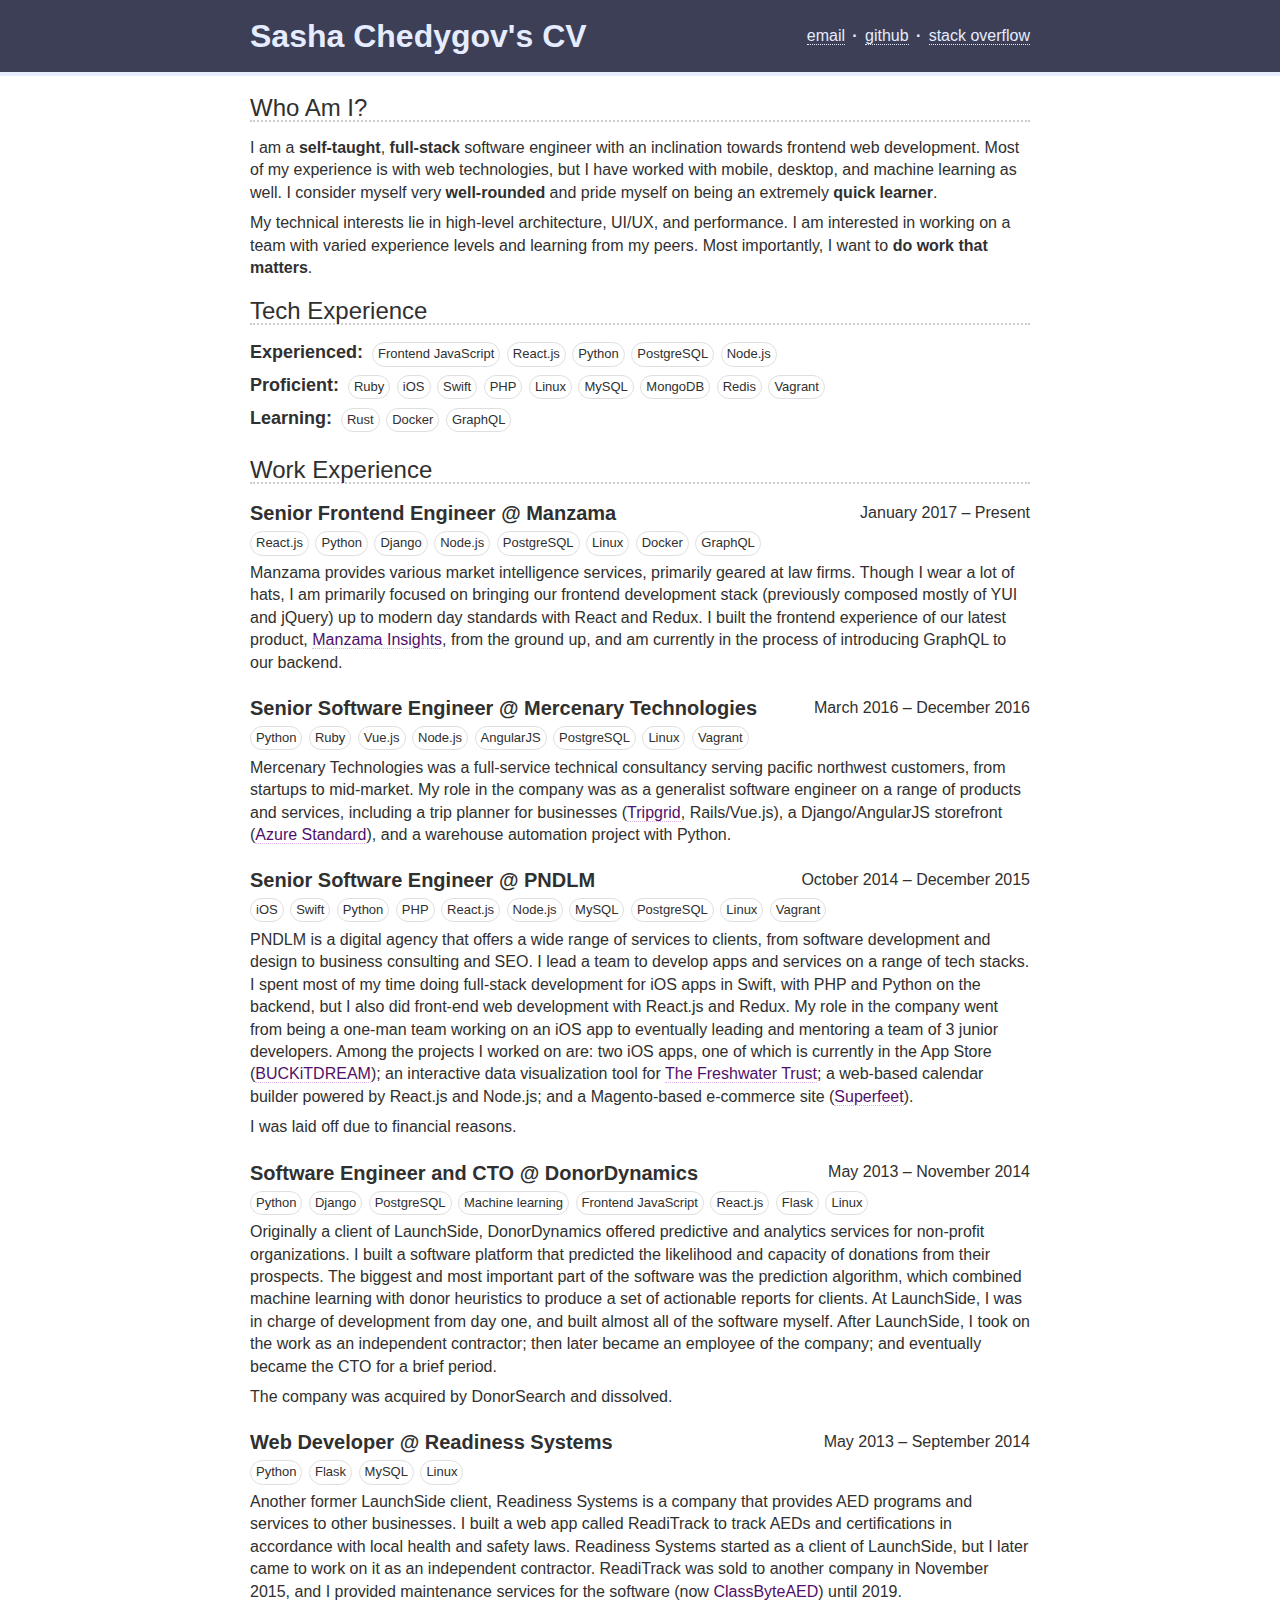
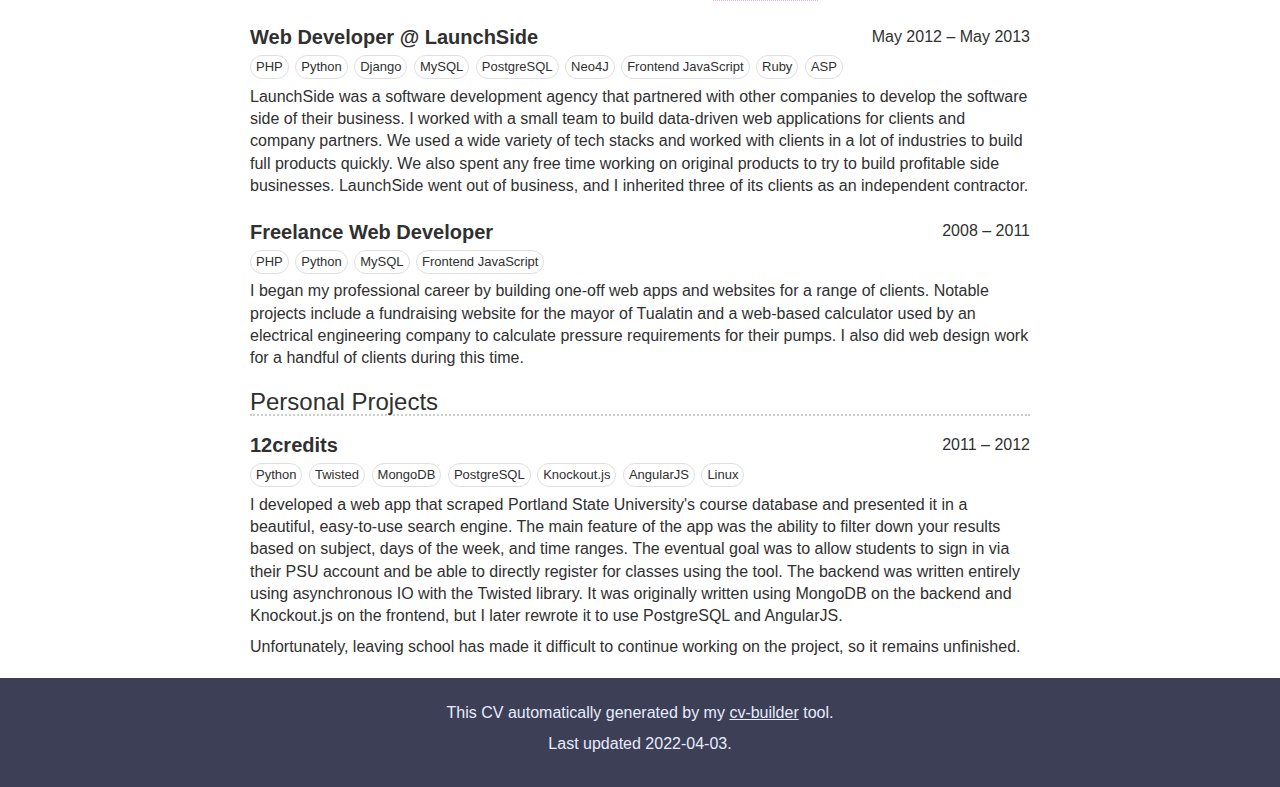
==== commit 3fba3c58: "Update styling" ====
--- a/out.html
+++ b/out.html
@@ -16,9 +16,7 @@
 <body>
     <header>
         <div class="inner">
-            <div id="portrait"></div>
-
-            <h1 id="name">Sasha Chedygov</h1>
+            <h1 id="name">Sasha Chedygov<span class="cv-suffix">'s CV</span></h1>
 
             <ul id="links">
                 <li class="link">
@@ -55,6 +53,7 @@
             <h1>Tech Experience</h1>
 
             
+                <div>
                 <h3>Experienced:</h3>
                 
     <ul class="tech-used">
@@ -71,7 +70,9 @@
         
     </ul>
 
-            
+                </div>
+            
+                <div>
                 <h3>Proficient:</h3>
                 
     <ul class="tech-used">
@@ -96,7 +97,9 @@
         
     </ul>
 
-            
+                </div>
+            
+                <div>
                 <h3>Learning:</h3>
                 
     <ul class="tech-used">
@@ -109,6 +112,7 @@
         
     </ul>
 
+                </div>
             
         </section>
 
@@ -119,10 +123,12 @@
                 
     <div class="entry">
         <h2>
-            <span class="role">Senior Frontend Engineer</span>
-            
-                @ <span class="employer">Manzama</span>
-            
+            <span class="employer-role">
+                <span class="role">Senior Frontend Engineer</span>
+                
+                    @ <span class="employer">Manzama</span>
+                
+            </span>
             <span class="date">
                 January 2017 &ndash; Present
             </span>
@@ -157,10 +163,12 @@
                 
     <div class="entry">
         <h2>
-            <span class="role">Senior Software Engineer</span>
-            
-                @ <span class="employer">Mercenary Technologies</span>
-            
+            <span class="employer-role">
+                <span class="role">Senior Software Engineer</span>
+                
+                    @ <span class="employer">Mercenary Technologies</span>
+                
+            </span>
             <span class="date">
                 March 2016 &ndash; December 2016
             </span>
@@ -195,10 +203,12 @@
                 
     <div class="entry">
         <h2>
-            <span class="role">Senior Software Engineer</span>
-            
-                @ <span class="employer">PNDLM</span>
-            
+            <span class="employer-role">
+                <span class="role">Senior Software Engineer</span>
+                
+                    @ <span class="employer">PNDLM</span>
+                
+            </span>
             <span class="date">
                 October 2014 &ndash; December 2015
             </span>
@@ -238,10 +248,12 @@
                 
     <div class="entry">
         <h2>
-            <span class="role">Software Engineer and CTO</span>
-            
-                @ <span class="employer">DonorDynamics</span>
-            
+            <span class="employer-role">
+                <span class="role">Software Engineer and CTO</span>
+                
+                    @ <span class="employer">DonorDynamics</span>
+                
+            </span>
             <span class="date">
                 May 2013 &ndash; November 2014
             </span>
@@ -277,10 +289,12 @@
                 
     <div class="entry">
         <h2>
-            <span class="role">Web Developer</span>
-            
-                @ <span class="employer">Readiness Systems</span>
-            
+            <span class="employer-role">
+                <span class="role">Web Developer</span>
+                
+                    @ <span class="employer">Readiness Systems</span>
+                
+            </span>
             <span class="date">
                 May 2013 &ndash; September 2014
             </span>
@@ -307,10 +321,12 @@
                 
     <div class="entry">
         <h2>
-            <span class="role">Web Developer</span>
-            
-                @ <span class="employer">LaunchSide</span>
-            
+            <span class="employer-role">
+                <span class="role">Web Developer</span>
+                
+                    @ <span class="employer">LaunchSide</span>
+                
+            </span>
             <span class="date">
                 May 2012 &ndash; May 2013
             </span>
@@ -347,8 +363,10 @@
                 
     <div class="entry">
         <h2>
-            <span class="role">Freelance Web Developer</span>
-            
+            <span class="employer-role">
+                <span class="role">Freelance Web Developer</span>
+                
+            </span>
             <span class="date">
                 2008 &ndash; 2011
             </span>
@@ -422,7 +440,7 @@
             This CV automatically generated by my <a href="https://github.com/russiancow/cv-builder">cv-builder</a> tool.
         </p>
         <p>
-            Last updated 2019-02-10.
+            Last updated 2022-04-03.
         </p>
     </footer>
 
--- a/style.css
+++ b/style.css
@@ -1,11 +1,3 @@
-.clear::before,
-.clear::after {
-  content: "";
-  display: table;
-}
-.clear::after {
-  clear: both;
-}
 html,
 body,
 div,
@@ -93,6 +85,7 @@
 }
 body {
   font-family: 'Open Sans', 'Arial', sans-serif;
+  color: #303030;
   line-height: 1.4;
 }
 h1,
@@ -101,68 +94,87 @@
 }
 p {
   margin-bottom: 0.5em;
-  text-align: justify;
+}
+@media print {
+  p {
+    font-size: 13px;
+  }
+}
+.no-break {
+  break-inside: avoid;
 }
 .tech-used {
   list-style-type: none;
-  font-size: 14px;
-}
-.tech-used::before,
-.tech-used::after {
-  content: "";
-  display: table;
-}
-.tech-used::after {
-  clear: both;
+  display: inline-flex;
+  font-size: 13px;
+}
+@media print {
+  .tech-used {
+    font-size: 11px;
+  }
 }
 .tech-used .tech {
-  float: left;
-  padding: 0.25em 0.5em;
+  padding: 2px 5px;
   margin: 0 0.5em 0.5em 0;
   cursor: default;
-  background: #e6ecff;
-  transition: 0.3s background;
+  border: 1px solid #dfdfdf;
+  border-radius: 1em;
+  transition: 0.2s background;
 }
 .tech-used .tech:hover,
 .tech-used .tech.active {
-  background: #bdcdff;
+  background: #dfdfdf;
 }
 header {
-  padding: 24px 0;
+  padding: 20px 0;
   background: #3c3f55;
   color: #e6ecff;
   font-family: 'Raleway', 'Arial', sans-serif;
-  border-bottom: 4px solid #b3c5ff;
+  border-bottom: 4px solid #e6ecff;
+}
+@media print {
+  header {
+    background: transparent;
+    border-color: #cccccc;
+    color: #303030;
+    padding: 0 0 10px;
+  }
+  header .cv-suffix {
+    display: none;
+  }
 }
 header .inner {
   max-width: 800px;
   margin: auto;
   padding: 0 10px;
   box-sizing: border-box;
-}
-header #portrait {
-  width: 120px;
-  height: 120px;
-  border-radius: 60px;
-  border: 4px solid #b3c5ff;
-  background: url('portrait.jpg') no-repeat center center;
-  background-size: contain;
-  float: left;
-  position: relative;
+  display: flex;
+  align-items: center;
+  justify-content: space-between;
+}
+@media only screen and (max-width: 420px) {
+  header .inner {
+    display: block;
+    margin-top: 10px;
+  }
 }
 header #name {
-  display: inline-block;
-  margin-left: 20px;
-  font-size: 36px;
+  font-size: 32px;
   line-height: 1;
 }
+@media only screen and (max-width: 420px) {
+  header #name {
+    font-size: 22px;
+  }
+}
+@media print {
+  header #name {
+    font-size: 24px;
+  }
+}
 header #links {
-  float: right;
   list-style-type: none;
-  margin-top: 4px;
-}
-header #links li {
-  float: left;
+  display: flex;
 }
 header #links li.link a {
   text-decoration: none;
@@ -174,6 +186,11 @@
 header #links li.link a:hover {
   border-style: solid;
 }
+@media print {
+  header #links li.link a {
+    border-bottom-color: #303030;
+  }
+}
 header #links li.separator {
   width: 20px;
   text-align: center;
@@ -182,10 +199,19 @@
   content: "·";
   font-weight: bold;
 }
+header #contact {
+  list-style-type: none;
+  display: none;
+}
+@media print {
+  header #contact {
+    display: block;
+  }
+}
 main {
   max-width: 800px;
   padding: 0 10px;
-  margin: 90px auto 0;
+  margin: 20px auto 0;
   box-sizing: border-box;
 }
 @media only screen and (max-width: 420px) {
@@ -194,54 +220,81 @@
   }
 }
 main h1 {
-  font-size: 26px;
-  margin-bottom: 12px;
+  margin-bottom: 15px;
   line-height: 1;
+  font-weight: normal;
 }
 main a {
   text-decoration: none;
   color: #50106a;
   border-bottom: 1px dotted #e0b0ef;
 }
-main #blurb {
-  background: #e6ecff;
-  padding: 12px;
-  border-radius: 8px;
-}
-main #blurb h1 {
-  border-bottom: none;
-}
 main section {
-  margin-bottom: 24px;
+  margin-bottom: 20px;
 }
 main section h1 {
   border-bottom: 2px dotted #ccc;
+  font-size: 24px;
+}
+@media print {
+  main section h1 {
+    font-size: 20px;
+  }
 }
 main section h2 {
   font-size: 20px;
 }
+@media print {
+  main section h2 {
+    font-size: 18px;
+  }
+}
 main section h3 {
   font-size: 18px;
 }
-main .tech-used {
-  margin: 4px 0;
+@media print {
+  main section h3 {
+    font-size: 16px;
+  }
 }
 main .entries h3 {
   margin: 0.25em 0 0.25em;
 }
 main .entries .entry {
-  margin-bottom: 14px;
+  margin-bottom: 20px;
+  break-inside: avoid;
+}
+main .entries .entry h2 {
+  display: flex;
+  align-items: center;
+  justify-content: space-between;
+}
+main .entries .entry .tech-used {
+  margin-top: 4px;
 }
 main .entries .entry .date {
   font-weight: normal;
   margin-left: 0.5em;
   font-size: 0.8em;
 }
+main #tech-experience h3 {
+  display: inline-block;
+  margin-right: 0.25em;
+}
 main #work-experience h3 {
   margin: 0.25em 0 0.25em;
 }
 main #work-experience .entry {
-  margin-bottom: 14px;
+  margin-bottom: 20px;
+  break-inside: avoid;
+}
+main #work-experience .entry h2 {
+  display: flex;
+  align-items: center;
+  justify-content: space-between;
+}
+main #work-experience .entry .tech-used {
+  margin-top: 4px;
 }
 main #work-experience .entry .date {
   font-weight: normal;
@@ -252,7 +305,16 @@
   margin: 0.25em 0 0.25em;
 }
 main #personal-projects .entry {
-  margin-bottom: 14px;
+  margin-bottom: 20px;
+  break-inside: avoid;
+}
+main #personal-projects .entry h2 {
+  display: flex;
+  align-items: center;
+  justify-content: space-between;
+}
+main #personal-projects .entry .tech-used {
+  margin-top: 4px;
 }
 main #personal-projects .entry .date {
   font-weight: normal;
@@ -270,7 +332,11 @@
 }
 footer p {
   text-align: center;
-  margin: 0;
   margin-bottom: 0.5em;
   padding: 0;
 }
+@media print {
+  footer {
+    display: none;
+  }
+}
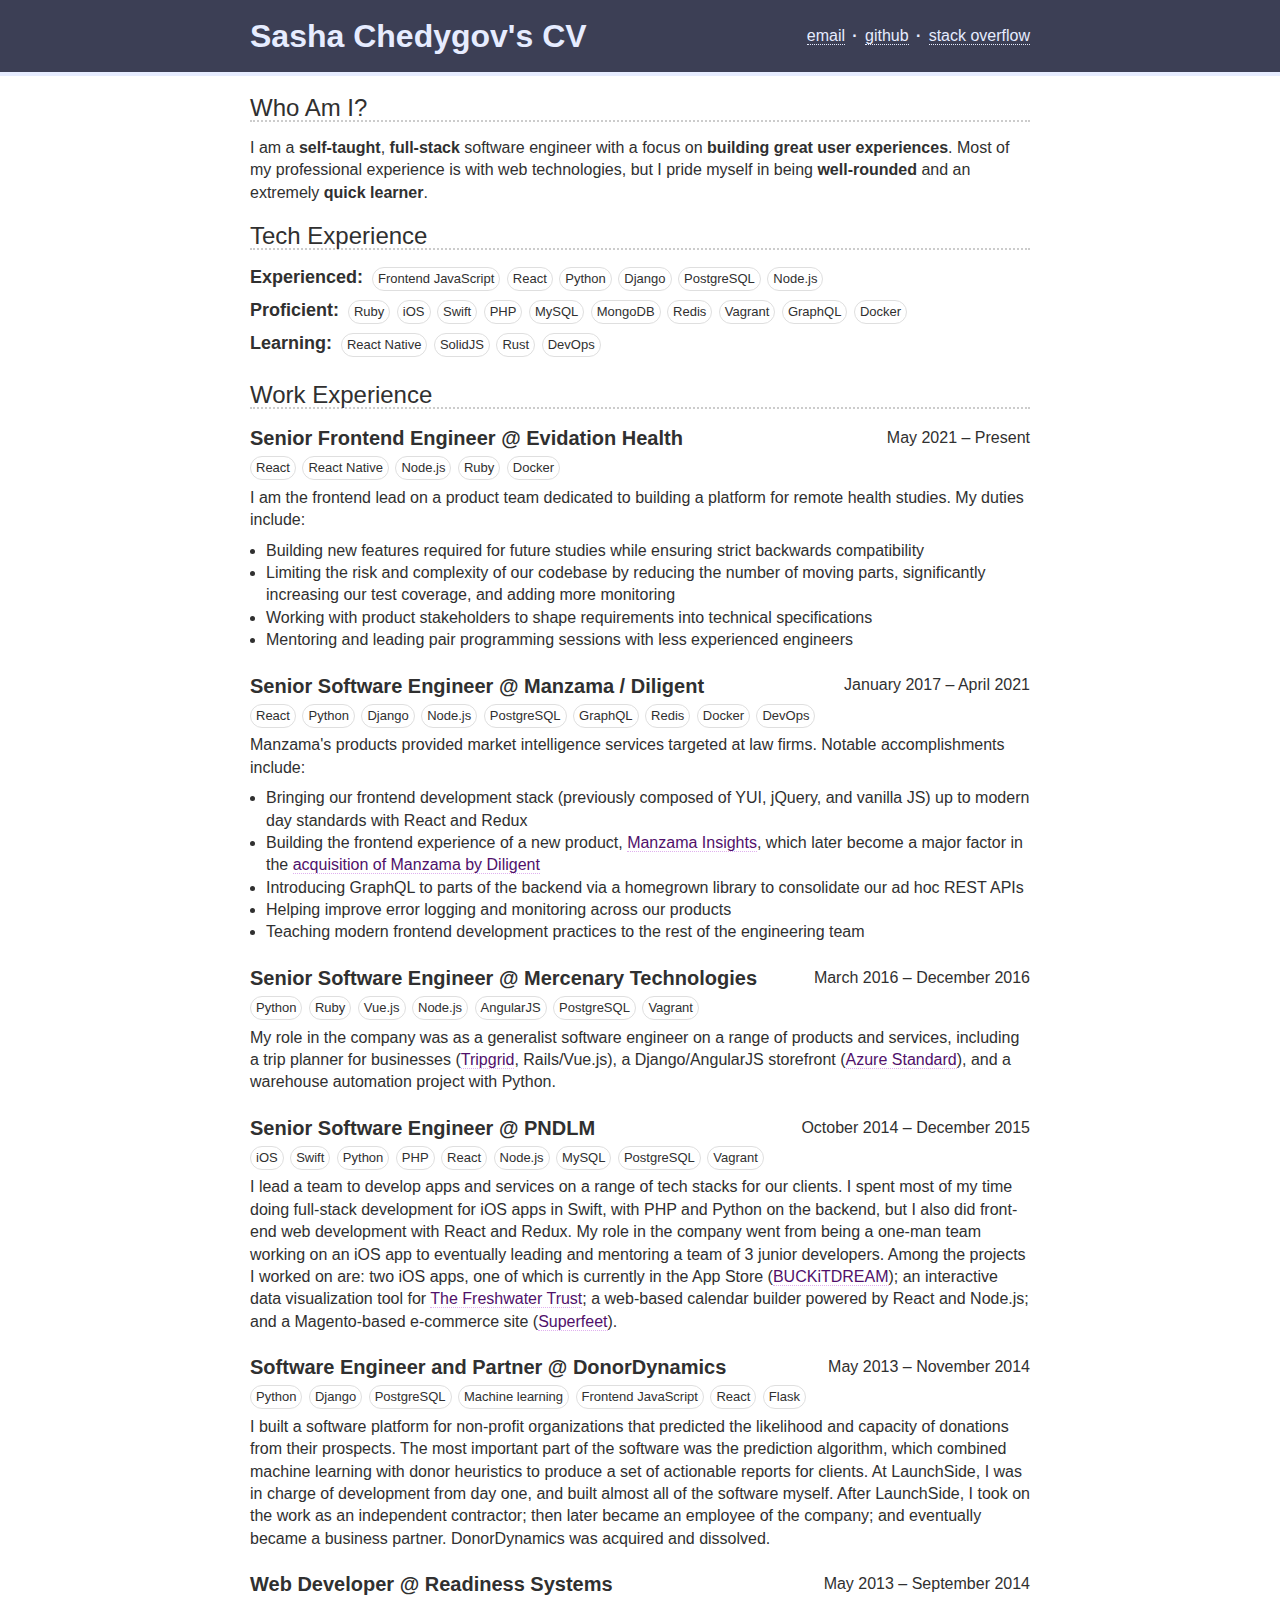
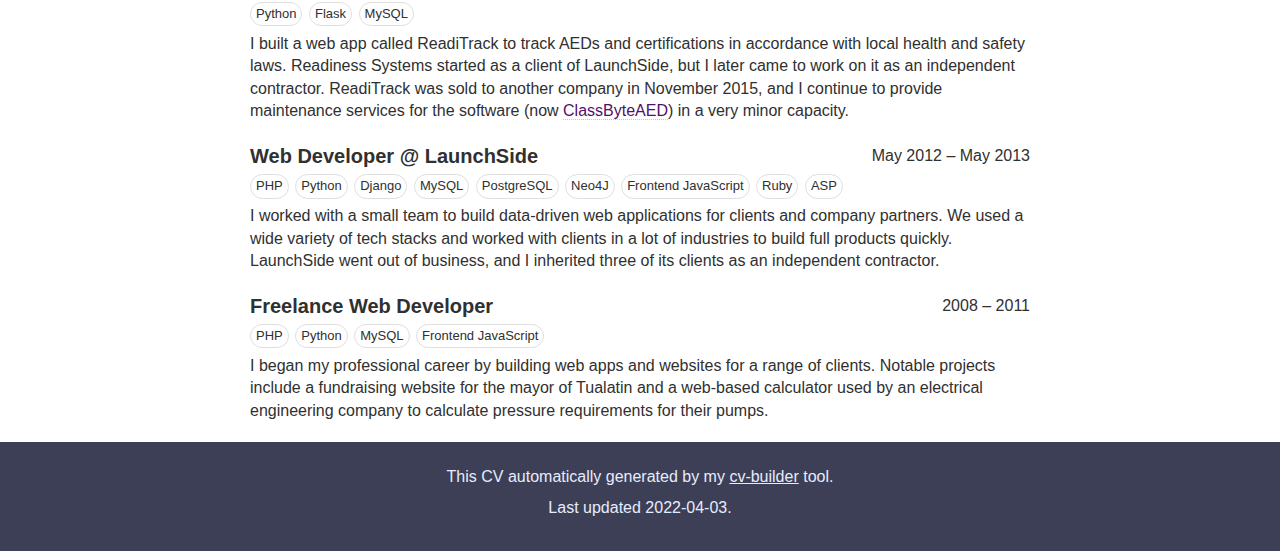
==== commit f6fb74f9: "Add Evidation and simplify the rest of the CV" ====
--- a/out.html
+++ b/out.html
@@ -44,9 +44,9 @@
         <section id="blurb">
             <h1>Who Am I?</h1>
 
-            <p>I am a <strong>self-taught</strong>, <strong>full-stack</strong> software engineer with an inclination towards frontend web development. Most of my experience is with web technologies, but I have worked with mobile, desktop, and machine learning as well. I consider myself very <strong>well-rounded</strong> and pride myself on being an extremely <strong>quick learner</strong>.</p>
-
-            <p>My technical interests lie in high-level architecture, UI/UX, and performance. I am interested in working on a team with varied experience levels and learning from my peers. Most importantly, I want to <strong>do work that matters</strong>.</p>
+            <p>
+                I am a <strong>self-taught</strong>, <strong>full-stack</strong> software engineer with a focus on <strong>building great user experiences</strong>. Most of my professional experience is with web technologies, but I pride myself in being <strong>well-rounded</strong> and an extremely <strong>quick learner</strong>.
+            </p>
         </section>
 
         <section id="tech-experience">
@@ -60,9 +60,11 @@
         
             <li class="tech" data-tech="Frontend JavaScript">Frontend JavaScript</li>
         
-            <li class="tech" data-tech="React.js">React.js</li>
-        
-            <li class="tech" data-tech="Python">Python</li>
+            <li class="tech" data-tech="React">React</li>
+        
+            <li class="tech" data-tech="Python">Python</li>
+        
+            <li class="tech" data-tech="Django">Django</li>
         
             <li class="tech" data-tech="PostgreSQL">PostgreSQL</li>
         
@@ -85,8 +87,6 @@
         
             <li class="tech" data-tech="PHP">PHP</li>
         
-            <li class="tech" data-tech="Linux">Linux</li>
-        
             <li class="tech" data-tech="MySQL">MySQL</li>
         
             <li class="tech" data-tech="MongoDB">MongoDB</li>
@@ -94,6 +94,10 @@
             <li class="tech" data-tech="Redis">Redis</li>
         
             <li class="tech" data-tech="Vagrant">Vagrant</li>
+        
+            <li class="tech" data-tech="GraphQL">GraphQL</li>
+        
+            <li class="tech" data-tech="Docker">Docker</li>
         
     </ul>
 
@@ -104,11 +108,13 @@
                 
     <ul class="tech-used">
         
+            <li class="tech" data-tech="React Native">React Native</li>
+        
+            <li class="tech" data-tech="SolidJS">SolidJS</li>
+        
             <li class="tech" data-tech="Rust">Rust</li>
         
-            <li class="tech" data-tech="Docker">Docker</li>
-        
-            <li class="tech" data-tech="GraphQL">GraphQL</li>
+            <li class="tech" data-tech="DevOps">DevOps</li>
         
     </ul>
 
@@ -126,18 +132,58 @@
             <span class="employer-role">
                 <span class="role">Senior Frontend Engineer</span>
                 
-                    @ <span class="employer">Manzama</span>
-                
-            </span>
-            <span class="date">
-                January 2017 &ndash; Present
-            </span>
-        </h2>
-
-        
-    <ul class="tech-used">
-        
-            <li class="tech" data-tech="React.js">React.js</li>
+                    @ <span class="employer">Evidation Health</span>
+                
+            </span>
+            <span class="date">
+                May 2021 &ndash; Present
+            </span>
+        </h2>
+
+        
+    <ul class="tech-used">
+        
+            <li class="tech" data-tech="React">React</li>
+        
+            <li class="tech" data-tech="React Native">React Native</li>
+        
+            <li class="tech" data-tech="Node.js">Node.js</li>
+        
+            <li class="tech" data-tech="Ruby">Ruby</li>
+        
+            <li class="tech" data-tech="Docker">Docker</li>
+        
+    </ul>
+
+
+        <div class="job-description"><p>I am the frontend lead on a product team dedicated to building a platform for remote health studies. My duties include:</p>
+<ul>
+<li>Building new features required for future studies while ensuring strict backwards compatibility</li>
+<li>Limiting the risk and complexity of our codebase by reducing the number of moving parts, significantly increasing our test coverage, and adding more monitoring</li>
+<li>Working with product stakeholders to shape requirements into technical specifications</li>
+<li>Mentoring and leading pair programming sessions with less experienced engineers</li>
+</ul></div>
+    </div>
+
+            
+                
+    <div class="entry">
+        <h2>
+            <span class="employer-role">
+                <span class="role">Senior Software Engineer</span>
+                
+                    @ <span class="employer">Manzama / Diligent</span>
+                
+            </span>
+            <span class="date">
+                January 2017 &ndash; April 2021
+            </span>
+        </h2>
+
+        
+    <ul class="tech-used">
+        
+            <li class="tech" data-tech="React">React</li>
         
             <li class="tech" data-tech="Python">Python</li>
         
@@ -147,16 +193,25 @@
         
             <li class="tech" data-tech="PostgreSQL">PostgreSQL</li>
         
-            <li class="tech" data-tech="Linux">Linux</li>
+            <li class="tech" data-tech="GraphQL">GraphQL</li>
+        
+            <li class="tech" data-tech="Redis">Redis</li>
         
             <li class="tech" data-tech="Docker">Docker</li>
         
-            <li class="tech" data-tech="GraphQL">GraphQL</li>
-        
-    </ul>
-
-
-        <div class="job-description"><p>Manzama provides various market intelligence services, primarily geared at law firms. Though I wear a lot of hats, I am primarily focused on bringing our frontend development stack (previously composed  mostly of YUI and jQuery) up to modern day standards with React and Redux. I built the frontend experience of our latest product, <a href="http://manzama.com/manzama-insights/">Manzama Insights</a>, from the ground up, and am currently in the process of introducing GraphQL to our backend.</p></div>
+            <li class="tech" data-tech="DevOps">DevOps</li>
+        
+    </ul>
+
+
+        <div class="job-description"><p>Manzama's products provided market intelligence services targeted at law firms. Notable accomplishments include:</p>
+<ul>
+<li>Bringing our frontend development stack (previously composed of YUI, jQuery, and vanilla JS) up to modern day standards with React and Redux</li>
+<li>Building the frontend experience of a new product, <a href="http://manzama.com/manzama-insights/">Manzama Insights</a>, which later become a major factor in the <a href="https://www.diligent.com/news/modern-governance-real-time-business-governance-intel-app/">acquisition of Manzama by Diligent</a></li>
+<li>Introducing GraphQL to parts of the backend via a homegrown library to consolidate our ad hoc REST APIs</li>
+<li>Helping improve error logging and monitoring across our products</li>
+<li>Teaching modern frontend development practices to the rest of the engineering team</li>
+</ul></div>
     </div>
 
             
@@ -189,14 +244,12 @@
         
             <li class="tech" data-tech="PostgreSQL">PostgreSQL</li>
         
-            <li class="tech" data-tech="Linux">Linux</li>
-        
             <li class="tech" data-tech="Vagrant">Vagrant</li>
         
     </ul>
 
 
-        <div class="job-description"><p>Mercenary Technologies was a full-service technical consultancy serving pacific northwest customers, from startups to mid-market. My role in the company was as a generalist software engineer on a range of products and services, including a trip planner for businesses (<a href="https://www.tripgrid.com/">Tripgrid</a>, Rails/Vue.js), a Django/AngularJS storefront (<a href="https://www.azurestandard.com/">Azure Standard</a>), and a warehouse automation project with Python.</p></div>
+        <div class="job-description"><p>My role in the company was as a generalist software engineer on a range of products and services, including a trip planner for businesses (<a href="https://www.tripgrid.com/">Tripgrid</a>, Rails/Vue.js), a Django/AngularJS storefront (<a href="https://www.azurestandard.com/">Azure Standard</a>), and a warehouse automation project with Python.</p></div>
     </div>
 
             
@@ -225,7 +278,7 @@
         
             <li class="tech" data-tech="PHP">PHP</li>
         
-            <li class="tech" data-tech="React.js">React.js</li>
+            <li class="tech" data-tech="React">React</li>
         
             <li class="tech" data-tech="Node.js">Node.js</li>
         
@@ -233,23 +286,20 @@
         
             <li class="tech" data-tech="PostgreSQL">PostgreSQL</li>
         
-            <li class="tech" data-tech="Linux">Linux</li>
-        
             <li class="tech" data-tech="Vagrant">Vagrant</li>
         
     </ul>
 
 
-        <div class="job-description"><p>PNDLM is a digital agency that offers a wide range of services to clients, from software development and design to business consulting and SEO. I lead a team to develop apps and services on a range of tech stacks. I spent most of my time doing full-stack development for iOS apps in Swift, with PHP and Python on the backend, but I also did front-end web development with React.js and Redux. My role in the company went from being a one-man team working on an iOS app to eventually leading and mentoring a team of 3 junior developers. Among the projects I worked on are: two iOS apps, one of which is currently in the App Store (<a href="https://www.buckitdream.com/">BUCKiTDREAM</a>); an interactive data visualization tool for <a href="https://www.thefreshwatertrust.org/">The Freshwater Trust</a>; a web-based calendar builder powered by React.js and Node.js; and a Magento-based e-commerce site (<a href="https://www.superfeet.com/">Superfeet</a>).</p>
-<p>I was laid off due to financial reasons.</p></div>
-    </div>
-
-            
-                
-    <div class="entry">
-        <h2>
-            <span class="employer-role">
-                <span class="role">Software Engineer and CTO</span>
+        <div class="job-description"><p>I lead a team to develop apps and services on a range of tech stacks for our clients. I spent most of my time doing full-stack development for iOS apps in Swift, with PHP and Python on the backend, but I also did front-end web development with React and Redux. My role in the company went from being a one-man team working on an iOS app to eventually leading and mentoring a team of 3 junior developers. Among the projects I worked on are: two iOS apps, one of which is currently in the App Store (<a href="https://www.buckitdream.com/">BUCKiTDREAM</a>); an interactive data visualization tool for <a href="https://www.thefreshwatertrust.org/">The Freshwater Trust</a>; a web-based calendar builder powered by React and Node.js; and a Magento-based e-commerce site (<a href="https://www.superfeet.com/">Superfeet</a>).</p></div>
+    </div>
+
+            
+                
+    <div class="entry">
+        <h2>
+            <span class="employer-role">
+                <span class="role">Software Engineer and Partner</span>
                 
                     @ <span class="employer">DonorDynamics</span>
                 
@@ -272,17 +322,14 @@
         
             <li class="tech" data-tech="Frontend JavaScript">Frontend JavaScript</li>
         
-            <li class="tech" data-tech="React.js">React.js</li>
+            <li class="tech" data-tech="React">React</li>
         
             <li class="tech" data-tech="Flask">Flask</li>
         
-            <li class="tech" data-tech="Linux">Linux</li>
-        
-    </ul>
-
-
-        <div class="job-description"><p>Originally a client of LaunchSide, DonorDynamics offered predictive and analytics services for non-profit organizations. I built a software platform that predicted the likelihood and capacity of donations from their prospects. The biggest and most important part of the software was the prediction algorithm, which combined machine learning with donor heuristics to produce a set of actionable reports for clients. At LaunchSide, I was in charge of development from day one, and built almost all of the software myself. After LaunchSide, I took on the work as an independent contractor; then later became an employee of the company; and eventually became the CTO for a brief period.</p>
-<p>The company was acquired by DonorSearch and dissolved.</p></div>
+    </ul>
+
+
+        <div class="job-description"><p>I built a software platform for non-profit organizations that predicted the likelihood and capacity of donations from their prospects. The most important part of the software was the prediction algorithm, which combined machine learning with donor heuristics to produce a set of actionable reports for clients. At LaunchSide, I was in charge of development from day one, and built almost all of the software myself. After LaunchSide, I took on the work as an independent contractor; then later became an employee of the company; and eventually became a business partner. DonorDynamics was acquired and dissolved.</p></div>
     </div>
 
             
@@ -309,12 +356,10 @@
         
             <li class="tech" data-tech="MySQL">MySQL</li>
         
-            <li class="tech" data-tech="Linux">Linux</li>
-        
-    </ul>
-
-
-        <div class="job-description"><p>Another former LaunchSide client, Readiness Systems is a company that provides AED programs and services to other businesses. I built a web app called ReadiTrack to track AEDs and certifications in accordance with local health and safety laws. Readiness Systems started as a client of LaunchSide, but I later came to work on it as an independent contractor. ReadiTrack was sold to another company in November 2015, and I provided maintenance services for the software (now <a href="https://www.classbyte.com/classbyted-aed/">ClassByteAED</a>) until 2019.</p></div>
+    </ul>
+
+
+        <div class="job-description"><p>I built a web app called ReadiTrack to track AEDs and certifications in accordance with local health and safety laws. Readiness Systems started as a client of LaunchSide, but I later came to work on it as an independent contractor. ReadiTrack was sold to another company in November 2015, and I continue to provide maintenance services for the software (now <a href="https://www.classbyte.com/classbyted-aed/">ClassByteAED</a>) in a very minor capacity.</p></div>
     </div>
 
             
@@ -356,7 +401,7 @@
     </ul>
 
 
-        <div class="job-description"><p>LaunchSide was a software development agency that partnered with other companies to develop the software side of their business. I worked with a small team to build data-driven web applications for clients and company partners. We used a wide variety of tech stacks and worked with clients in a lot of industries to build full products quickly. We also spent any free time working on original products to try to build profitable side businesses. LaunchSide went out of business, and I inherited three of its clients as an independent contractor.</p></div>
+        <div class="job-description"><p>I worked with a small team to build data-driven web applications for clients and company partners. We used a wide variety of tech stacks and worked with clients in a lot of industries to build full products quickly. LaunchSide went out of business, and I inherited three of its clients as an independent contractor.</p></div>
     </div>
 
             
@@ -386,49 +431,7 @@
     </ul>
 
 
-        <div class="job-description"><p>I began my professional career by building one-off web apps and websites for a range of clients. Notable projects include a fundraising website for the mayor of Tualatin and a web-based calculator used by an electrical engineering company to calculate pressure requirements for their pumps. I also did web design work for a handful of clients during this time.</p></div>
-    </div>
-
-            
-        </section>
-
-        <section id="personal-projects">
-            <h1>Personal Projects</h1>
-
-            
-                
-    <div class="entry">
-        <h2>
-            <span class="name">12credits</span>
-            <span class="date">
-                2011 &ndash; 2012
-            </span>
-        </h2>
-
-        
-    <ul class="tech-used">
-        
-            <li class="tech" data-tech="Python">Python</li>
-        
-            <li class="tech" data-tech="Twisted">Twisted</li>
-        
-            <li class="tech" data-tech="MongoDB">MongoDB</li>
-        
-            <li class="tech" data-tech="PostgreSQL">PostgreSQL</li>
-        
-            <li class="tech" data-tech="Knockout.js">Knockout.js</li>
-        
-            <li class="tech" data-tech="AngularJS">AngularJS</li>
-        
-            <li class="tech" data-tech="Linux">Linux</li>
-        
-    </ul>
-
-
-        <div class="job-description"><p>I developed a web app that scraped Portland State University's course database and presented it in a beautiful, easy-to-use search engine. The main feature of the app was the ability to filter down your results based on subject, days of the week, and time ranges. The eventual goal was to allow students to sign in via their PSU account and be able to directly register for classes using the tool. The backend was written entirely using asynchronous IO with the Twisted library. It was originally written using MongoDB on the backend and Knockout.js on the frontend, but I later rewrote it to use PostgreSQL and AngularJS.</p>
-<p>Unfortunately, leaving school has made it difficult to continue working on the project, so it remains unfinished.</p></div>
-
-        
+        <div class="job-description"><p>I began my professional career by building web apps and websites for a range of clients. Notable projects include a fundraising website for the mayor of Tualatin and a web-based calculator used by an electrical engineering company to calculate pressure requirements for their pumps.</p></div>
     </div>
 
             
--- a/style.css
+++ b/style.css
@@ -277,6 +277,9 @@
   margin-left: 0.5em;
   font-size: 0.8em;
 }
+main .entries .entry .job-description ul {
+  padding-left: 1em;
+}
 main #tech-experience h3 {
   display: inline-block;
   margin-right: 0.25em;
@@ -301,25 +304,8 @@
   margin-left: 0.5em;
   font-size: 0.8em;
 }
-main #personal-projects h3 {
-  margin: 0.25em 0 0.25em;
-}
-main #personal-projects .entry {
-  margin-bottom: 20px;
-  break-inside: avoid;
-}
-main #personal-projects .entry h2 {
-  display: flex;
-  align-items: center;
-  justify-content: space-between;
-}
-main #personal-projects .entry .tech-used {
-  margin-top: 4px;
-}
-main #personal-projects .entry .date {
-  font-weight: normal;
-  margin-left: 0.5em;
-  font-size: 0.8em;
+main #work-experience .entry .job-description ul {
+  padding-left: 1em;
 }
 footer {
   margin: auto;
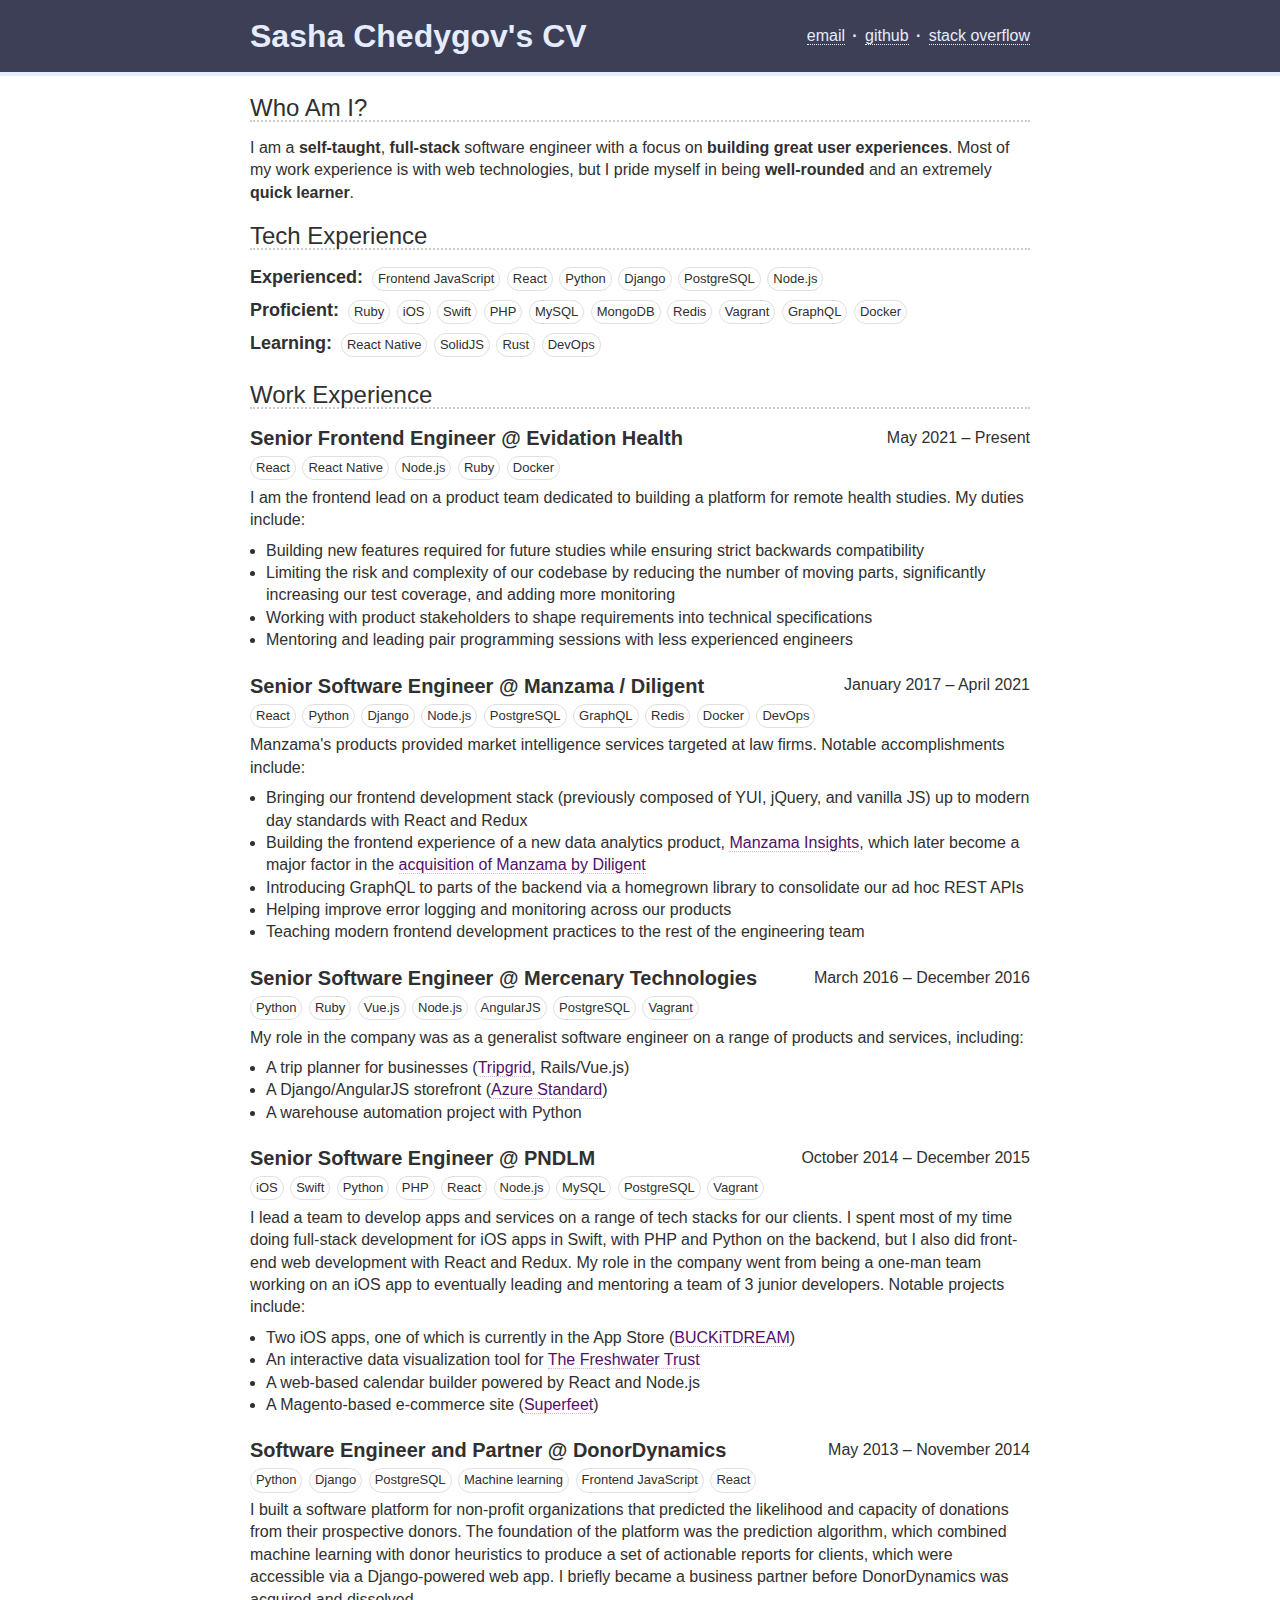
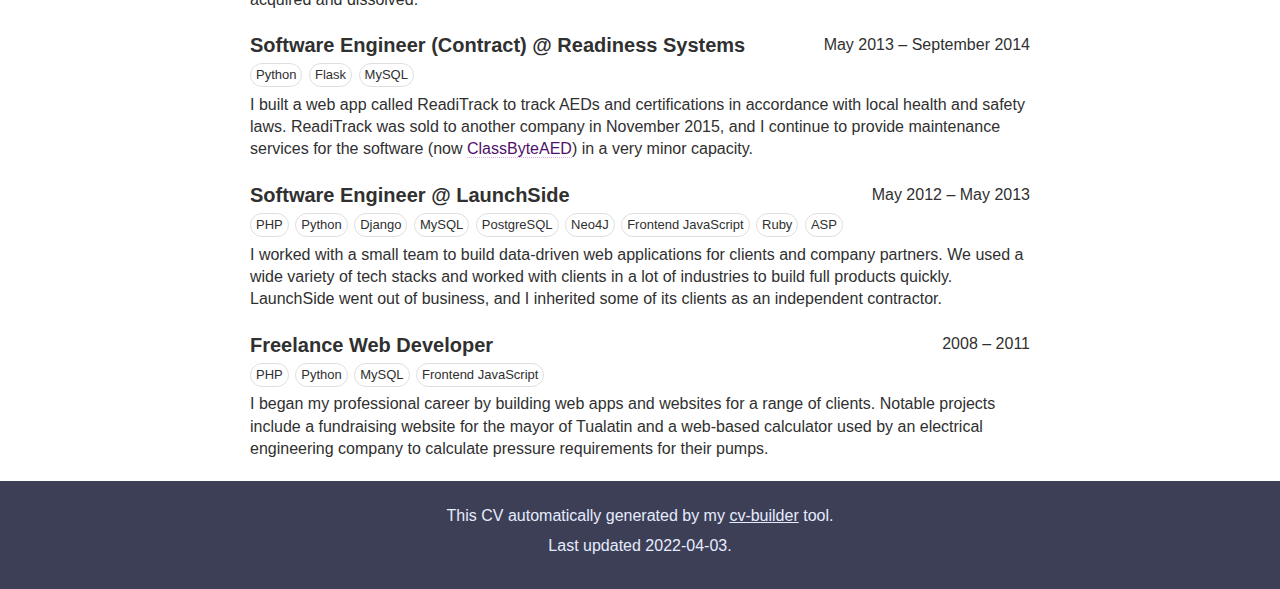
==== commit 2cef88fb: "Reword several entries" ====
--- a/out.html
+++ b/out.html
@@ -45,7 +45,7 @@
             <h1>Who Am I?</h1>
 
             <p>
-                I am a <strong>self-taught</strong>, <strong>full-stack</strong> software engineer with a focus on <strong>building great user experiences</strong>. Most of my professional experience is with web technologies, but I pride myself in being <strong>well-rounded</strong> and an extremely <strong>quick learner</strong>.
+                I am a <strong>self-taught</strong>, <strong>full-stack</strong> software engineer with a focus on <strong>building great user experiences</strong>. Most of my work experience is with web technologies, but I pride myself in being <strong>well-rounded</strong> and an extremely <strong>quick learner</strong>.
             </p>
         </section>
 
@@ -207,7 +207,7 @@
         <div class="job-description"><p>Manzama's products provided market intelligence services targeted at law firms. Notable accomplishments include:</p>
 <ul>
 <li>Bringing our frontend development stack (previously composed of YUI, jQuery, and vanilla JS) up to modern day standards with React and Redux</li>
-<li>Building the frontend experience of a new product, <a href="http://manzama.com/manzama-insights/">Manzama Insights</a>, which later become a major factor in the <a href="https://www.diligent.com/news/modern-governance-real-time-business-governance-intel-app/">acquisition of Manzama by Diligent</a></li>
+<li>Building the frontend experience of a new data analytics product, <a href="http://manzama.com/manzama-insights/">Manzama Insights</a>, which later become a major factor in the <a href="https://www.diligent.com/news/modern-governance-real-time-business-governance-intel-app/">acquisition of Manzama by Diligent</a></li>
 <li>Introducing GraphQL to parts of the backend via a homegrown library to consolidate our ad hoc REST APIs</li>
 <li>Helping improve error logging and monitoring across our products</li>
 <li>Teaching modern frontend development practices to the rest of the engineering team</li>
@@ -249,7 +249,12 @@
     </ul>
 
 
-        <div class="job-description"><p>My role in the company was as a generalist software engineer on a range of products and services, including a trip planner for businesses (<a href="https://www.tripgrid.com/">Tripgrid</a>, Rails/Vue.js), a Django/AngularJS storefront (<a href="https://www.azurestandard.com/">Azure Standard</a>), and a warehouse automation project with Python.</p></div>
+        <div class="job-description"><p>My role in the company was as a generalist software engineer on a range of products and services, including:</p>
+<ul>
+<li>A trip planner for businesses (<a href="https://www.tripgrid.com/">Tripgrid</a>, Rails/Vue.js)</li>
+<li>A Django/AngularJS storefront (<a href="https://www.azurestandard.com/">Azure Standard</a>)</li>
+<li>A warehouse automation project with Python</li>
+</ul></div>
     </div>
 
             
@@ -291,7 +296,13 @@
     </ul>
 
 
-        <div class="job-description"><p>I lead a team to develop apps and services on a range of tech stacks for our clients. I spent most of my time doing full-stack development for iOS apps in Swift, with PHP and Python on the backend, but I also did front-end web development with React and Redux. My role in the company went from being a one-man team working on an iOS app to eventually leading and mentoring a team of 3 junior developers. Among the projects I worked on are: two iOS apps, one of which is currently in the App Store (<a href="https://www.buckitdream.com/">BUCKiTDREAM</a>); an interactive data visualization tool for <a href="https://www.thefreshwatertrust.org/">The Freshwater Trust</a>; a web-based calendar builder powered by React and Node.js; and a Magento-based e-commerce site (<a href="https://www.superfeet.com/">Superfeet</a>).</p></div>
+        <div class="job-description"><p>I lead a team to develop apps and services on a range of tech stacks for our clients. I spent most of my time doing full-stack development for iOS apps in Swift, with PHP and Python on the backend, but I also did front-end web development with React and Redux. My role in the company went from being a one-man team working on an iOS app to eventually leading and mentoring a team of 3 junior developers. Notable projects include:</p>
+<ul>
+<li>Two iOS apps, one of which is currently in the App Store (<a href="https://www.buckitdream.com/">BUCKiTDREAM</a>)</li>
+<li>An interactive data visualization tool for <a href="https://www.thefreshwatertrust.org/">The Freshwater Trust</a></li>
+<li>A web-based calendar builder powered by React and Node.js</li>
+<li>A Magento-based e-commerce site (<a href="https://www.superfeet.com/">Superfeet</a>)</li>
+</ul></div>
     </div>
 
             
@@ -324,50 +335,48 @@
         
             <li class="tech" data-tech="React">React</li>
         
+    </ul>
+
+
+        <div class="job-description"><p>I built a software platform for non-profit organizations that predicted the likelihood and capacity of donations from their prospective donors. The foundation of the platform was the prediction algorithm, which combined machine learning with donor heuristics to produce a set of actionable reports for clients, which were accessible via a Django-powered web app. I briefly became a business partner before DonorDynamics was acquired and dissolved.</p></div>
+    </div>
+
+            
+                
+    <div class="entry">
+        <h2>
+            <span class="employer-role">
+                <span class="role">Software Engineer (Contract)</span>
+                
+                    @ <span class="employer">Readiness Systems</span>
+                
+            </span>
+            <span class="date">
+                May 2013 &ndash; September 2014
+            </span>
+        </h2>
+
+        
+    <ul class="tech-used">
+        
+            <li class="tech" data-tech="Python">Python</li>
+        
             <li class="tech" data-tech="Flask">Flask</li>
         
-    </ul>
-
-
-        <div class="job-description"><p>I built a software platform for non-profit organizations that predicted the likelihood and capacity of donations from their prospects. The most important part of the software was the prediction algorithm, which combined machine learning with donor heuristics to produce a set of actionable reports for clients. At LaunchSide, I was in charge of development from day one, and built almost all of the software myself. After LaunchSide, I took on the work as an independent contractor; then later became an employee of the company; and eventually became a business partner. DonorDynamics was acquired and dissolved.</p></div>
-    </div>
-
-            
-                
-    <div class="entry">
-        <h2>
-            <span class="employer-role">
-                <span class="role">Web Developer</span>
-                
-                    @ <span class="employer">Readiness Systems</span>
-                
-            </span>
-            <span class="date">
-                May 2013 &ndash; September 2014
-            </span>
-        </h2>
-
-        
-    <ul class="tech-used">
-        
-            <li class="tech" data-tech="Python">Python</li>
-        
-            <li class="tech" data-tech="Flask">Flask</li>
-        
             <li class="tech" data-tech="MySQL">MySQL</li>
         
     </ul>
 
 
-        <div class="job-description"><p>I built a web app called ReadiTrack to track AEDs and certifications in accordance with local health and safety laws. Readiness Systems started as a client of LaunchSide, but I later came to work on it as an independent contractor. ReadiTrack was sold to another company in November 2015, and I continue to provide maintenance services for the software (now <a href="https://www.classbyte.com/classbyted-aed/">ClassByteAED</a>) in a very minor capacity.</p></div>
-    </div>
-
-            
-                
-    <div class="entry">
-        <h2>
-            <span class="employer-role">
-                <span class="role">Web Developer</span>
+        <div class="job-description"><p>I built a web app called ReadiTrack to track AEDs and certifications in accordance with local health and safety laws. ReadiTrack was sold to another company in November 2015, and I continue to provide maintenance services for the software (now <a href="https://www.classbyte.com/classbyted-aed/">ClassByteAED</a>) in a very minor capacity.</p></div>
+    </div>
+
+            
+                
+    <div class="entry">
+        <h2>
+            <span class="employer-role">
+                <span class="role">Software Engineer</span>
                 
                     @ <span class="employer">LaunchSide</span>
                 
@@ -401,7 +410,7 @@
     </ul>
 
 
-        <div class="job-description"><p>I worked with a small team to build data-driven web applications for clients and company partners. We used a wide variety of tech stacks and worked with clients in a lot of industries to build full products quickly. LaunchSide went out of business, and I inherited three of its clients as an independent contractor.</p></div>
+        <div class="job-description"><p>I worked with a small team to build data-driven web applications for clients and company partners. We used a wide variety of tech stacks and worked with clients in a lot of industries to build full products quickly. LaunchSide went out of business, and I inherited some of its clients as an independent contractor.</p></div>
     </div>
 
             
--- a/style.css
+++ b/style.css
@@ -280,6 +280,11 @@
 main .entries .entry .job-description ul {
   padding-left: 1em;
 }
+@media print {
+  main .entries .entry .job-description ul {
+    font-size: 13px;
+  }
+}
 main #tech-experience h3 {
   display: inline-block;
   margin-right: 0.25em;
@@ -306,6 +311,11 @@
 }
 main #work-experience .entry .job-description ul {
   padding-left: 1em;
+}
+@media print {
+  main #work-experience .entry .job-description ul {
+    font-size: 13px;
+  }
 }
 footer {
   margin: auto;
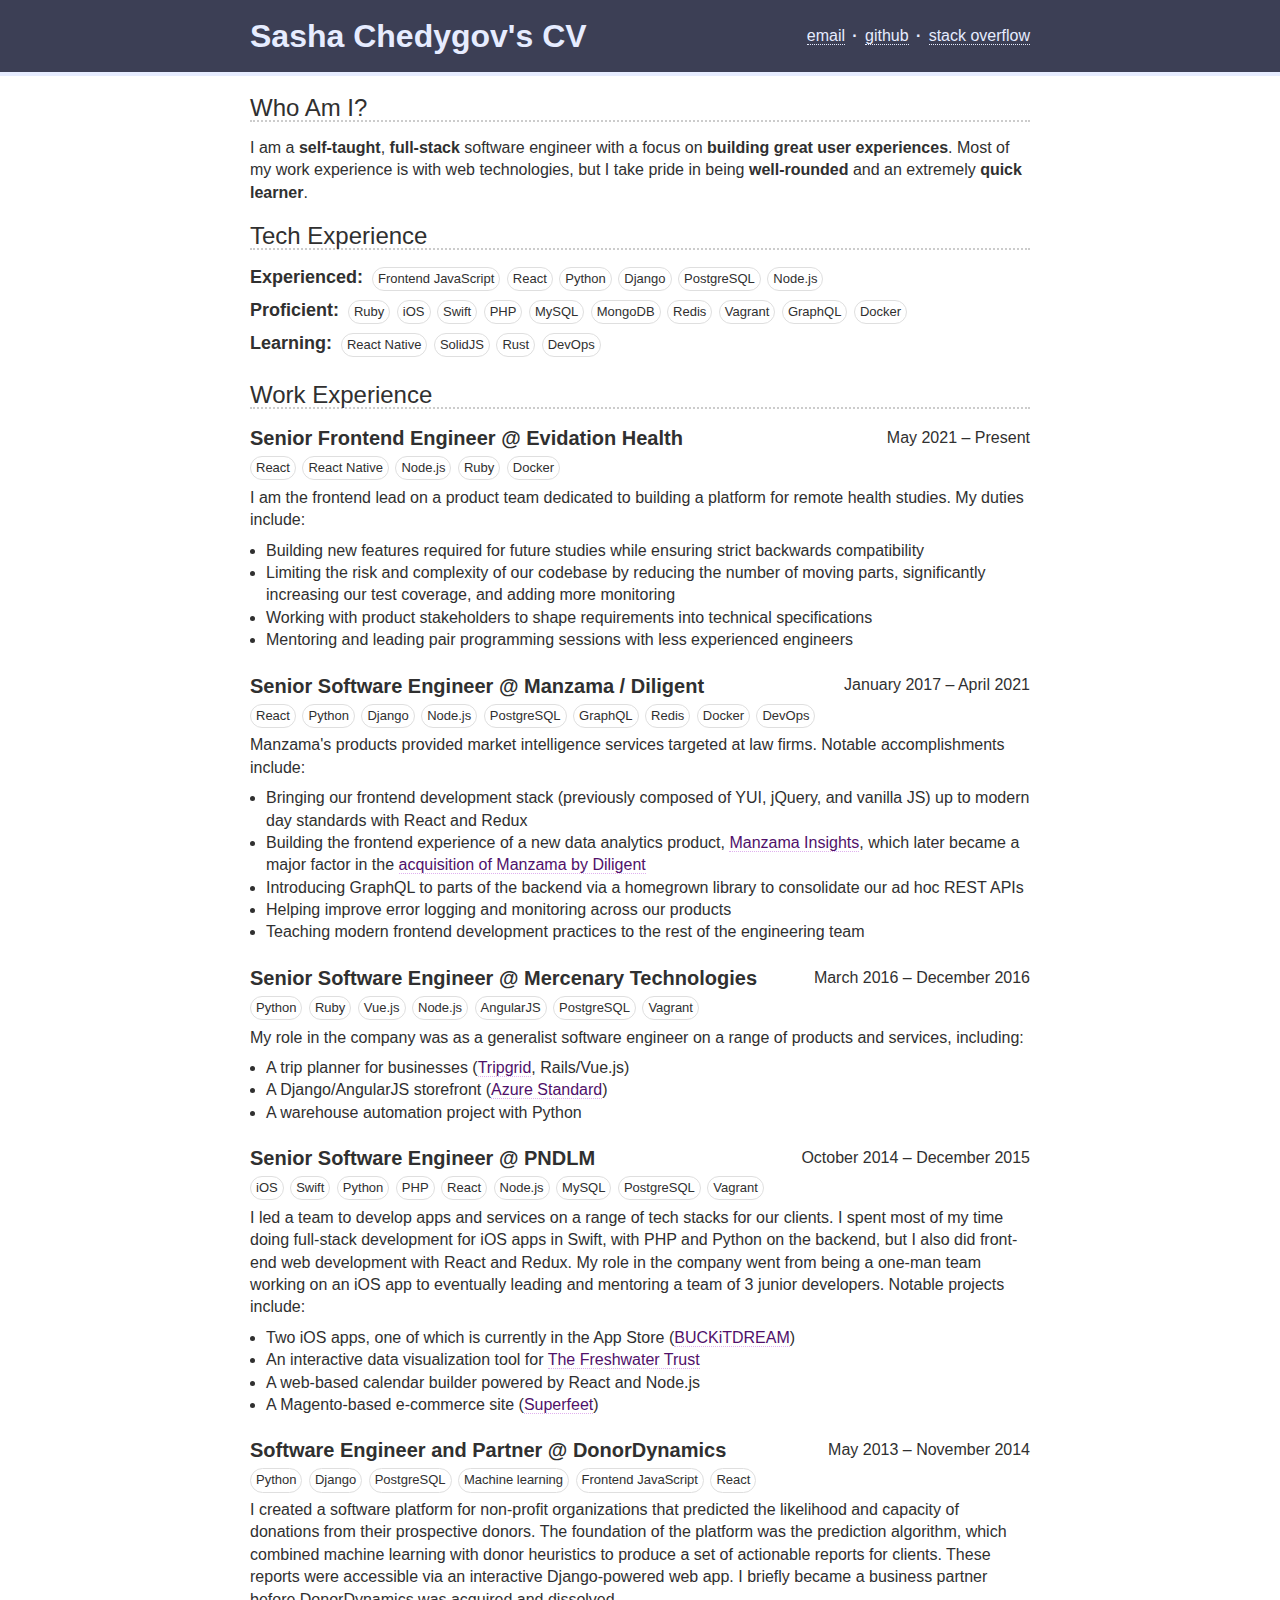
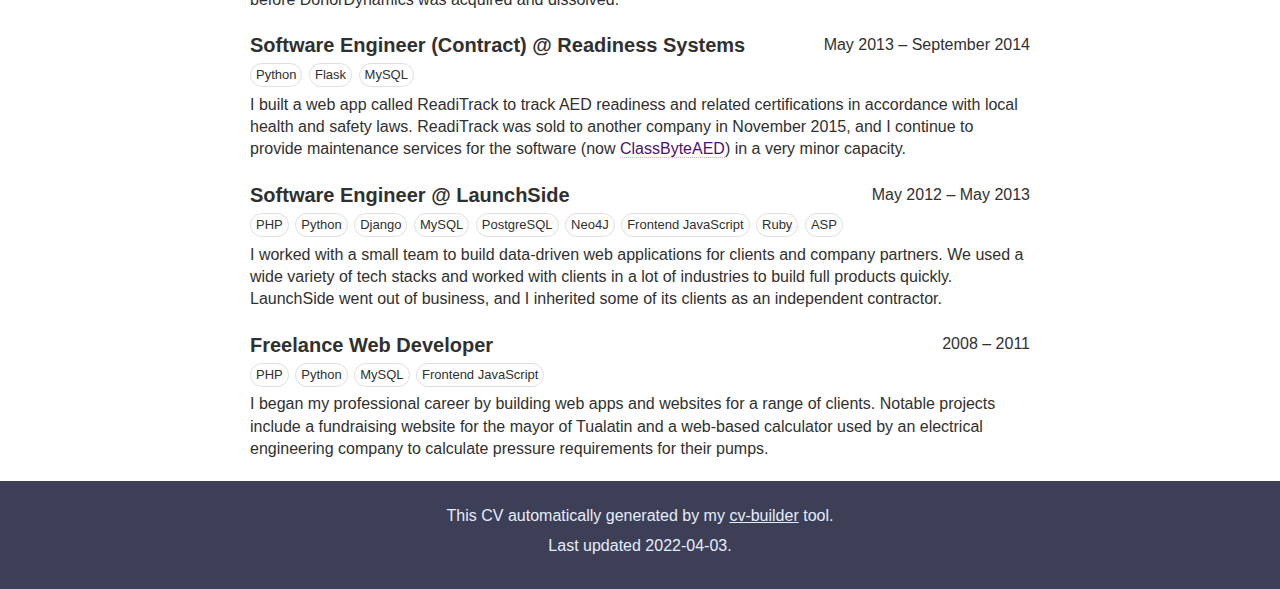
==== commit be237d1e: "More rewording" ====
--- a/out.html
+++ b/out.html
@@ -45,7 +45,7 @@
             <h1>Who Am I?</h1>
 
             <p>
-                I am a <strong>self-taught</strong>, <strong>full-stack</strong> software engineer with a focus on <strong>building great user experiences</strong>. Most of my work experience is with web technologies, but I pride myself in being <strong>well-rounded</strong> and an extremely <strong>quick learner</strong>.
+                I am a <strong>self-taught</strong>, <strong>full-stack</strong> software engineer with a focus on <strong>building great user experiences</strong>. Most of my work experience is with web technologies, but I take pride in being <strong>well-rounded</strong> and an extremely <strong>quick learner</strong>.
             </p>
         </section>
 
@@ -207,7 +207,7 @@
         <div class="job-description"><p>Manzama's products provided market intelligence services targeted at law firms. Notable accomplishments include:</p>
 <ul>
 <li>Bringing our frontend development stack (previously composed of YUI, jQuery, and vanilla JS) up to modern day standards with React and Redux</li>
-<li>Building the frontend experience of a new data analytics product, <a href="http://manzama.com/manzama-insights/">Manzama Insights</a>, which later become a major factor in the <a href="https://www.diligent.com/news/modern-governance-real-time-business-governance-intel-app/">acquisition of Manzama by Diligent</a></li>
+<li>Building the frontend experience of a new data analytics product, <a href="http://manzama.com/manzama-insights/">Manzama Insights</a>, which later became a major factor in the <a href="https://www.diligent.com/news/modern-governance-real-time-business-governance-intel-app/">acquisition of Manzama by Diligent</a></li>
 <li>Introducing GraphQL to parts of the backend via a homegrown library to consolidate our ad hoc REST APIs</li>
 <li>Helping improve error logging and monitoring across our products</li>
 <li>Teaching modern frontend development practices to the rest of the engineering team</li>
@@ -296,7 +296,7 @@
     </ul>
 
 
-        <div class="job-description"><p>I lead a team to develop apps and services on a range of tech stacks for our clients. I spent most of my time doing full-stack development for iOS apps in Swift, with PHP and Python on the backend, but I also did front-end web development with React and Redux. My role in the company went from being a one-man team working on an iOS app to eventually leading and mentoring a team of 3 junior developers. Notable projects include:</p>
+        <div class="job-description"><p>I led a team to develop apps and services on a range of tech stacks for our clients. I spent most of my time doing full-stack development for iOS apps in Swift, with PHP and Python on the backend, but I also did front-end web development with React and Redux. My role in the company went from being a one-man team working on an iOS app to eventually leading and mentoring a team of 3 junior developers. Notable projects include:</p>
 <ul>
 <li>Two iOS apps, one of which is currently in the App Store (<a href="https://www.buckitdream.com/">BUCKiTDREAM</a>)</li>
 <li>An interactive data visualization tool for <a href="https://www.thefreshwatertrust.org/">The Freshwater Trust</a></li>
@@ -338,7 +338,7 @@
     </ul>
 
 
-        <div class="job-description"><p>I built a software platform for non-profit organizations that predicted the likelihood and capacity of donations from their prospective donors. The foundation of the platform was the prediction algorithm, which combined machine learning with donor heuristics to produce a set of actionable reports for clients, which were accessible via a Django-powered web app. I briefly became a business partner before DonorDynamics was acquired and dissolved.</p></div>
+        <div class="job-description"><p>I created a software platform for non-profit organizations that predicted the likelihood and capacity of donations from their prospective donors. The foundation of the platform was the prediction algorithm, which combined machine learning with donor heuristics to produce a set of actionable reports for clients. These reports were accessible via an interactive Django-powered web app. I briefly became a business partner before DonorDynamics was acquired and dissolved.</p></div>
     </div>
 
             
@@ -368,7 +368,7 @@
     </ul>
 
 
-        <div class="job-description"><p>I built a web app called ReadiTrack to track AEDs and certifications in accordance with local health and safety laws. ReadiTrack was sold to another company in November 2015, and I continue to provide maintenance services for the software (now <a href="https://www.classbyte.com/classbyted-aed/">ClassByteAED</a>) in a very minor capacity.</p></div>
+        <div class="job-description"><p>I built a web app called ReadiTrack to track AED readiness and related certifications in accordance with local health and safety laws. ReadiTrack was sold to another company in November 2015, and I continue to provide maintenance services for the software (now <a href="https://www.classbyte.com/classbyted-aed/">ClassByteAED</a>) in a very minor capacity.</p></div>
     </div>
 
             
